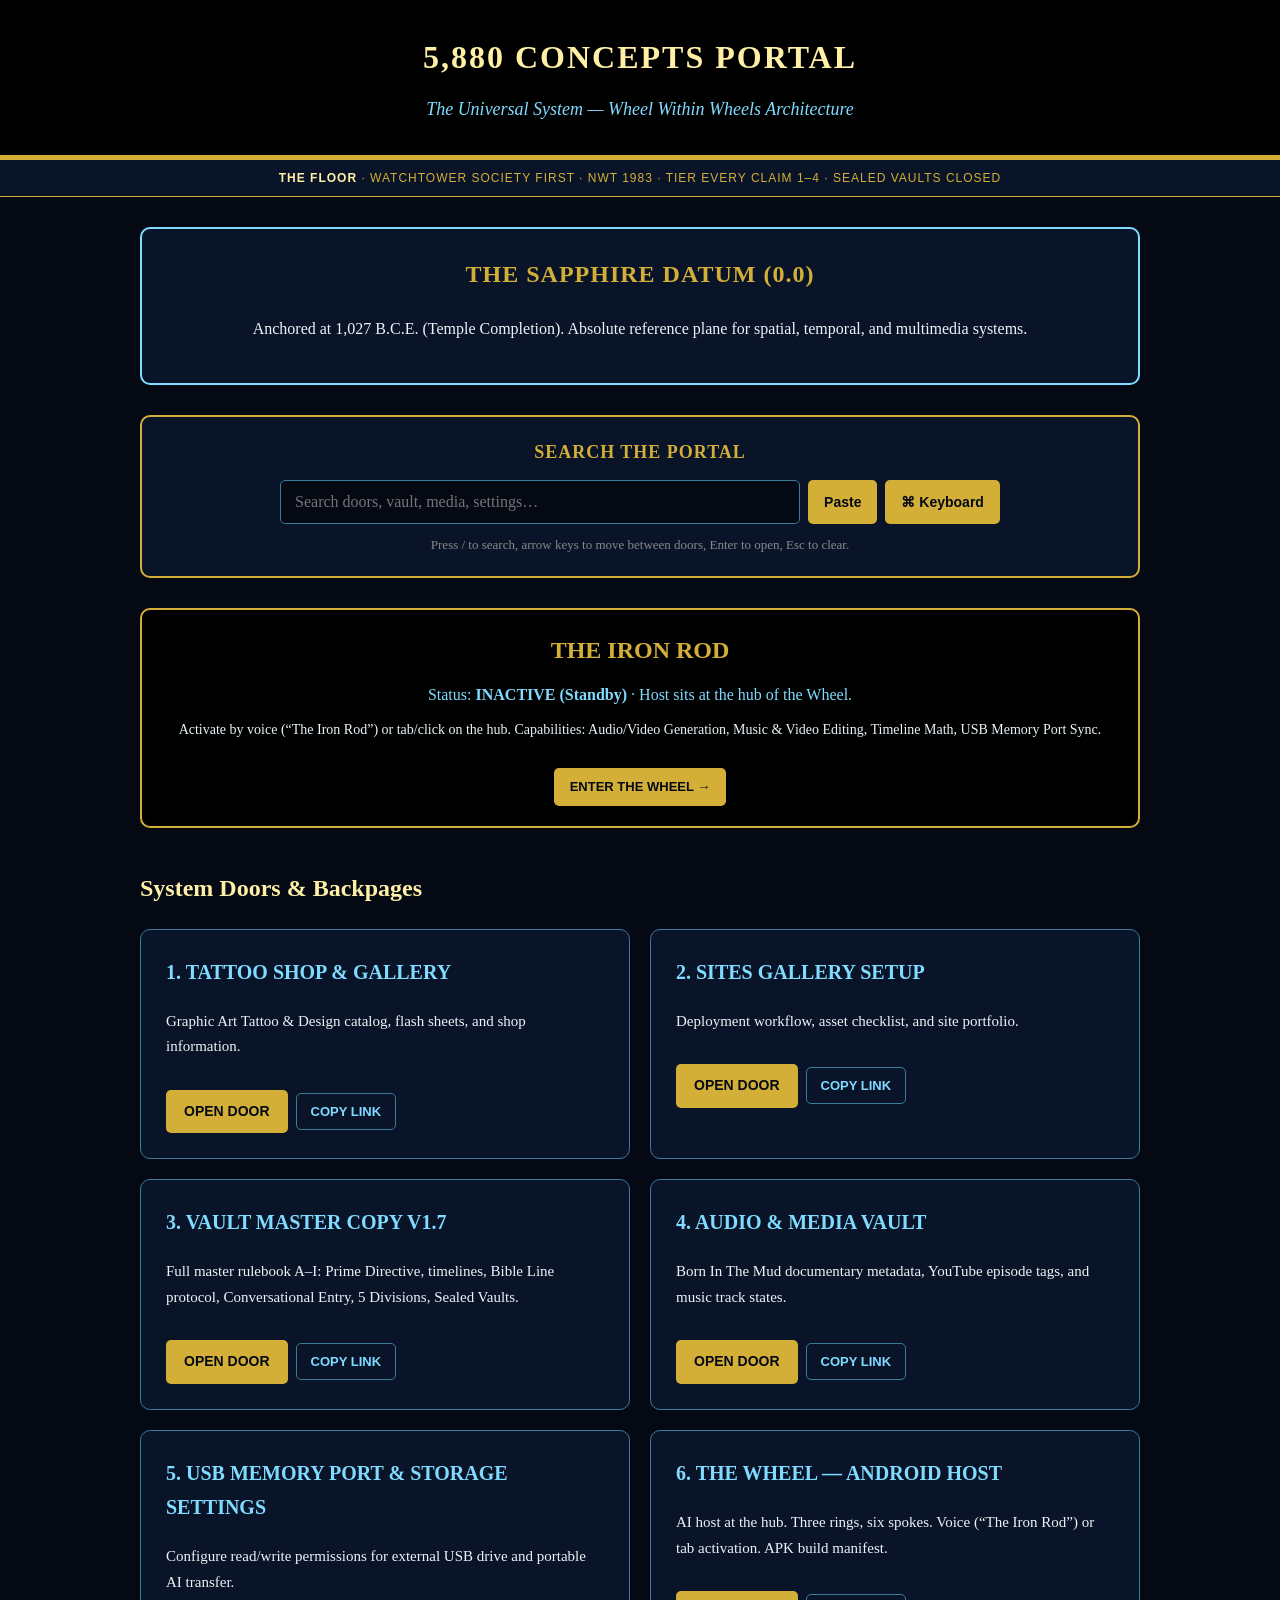
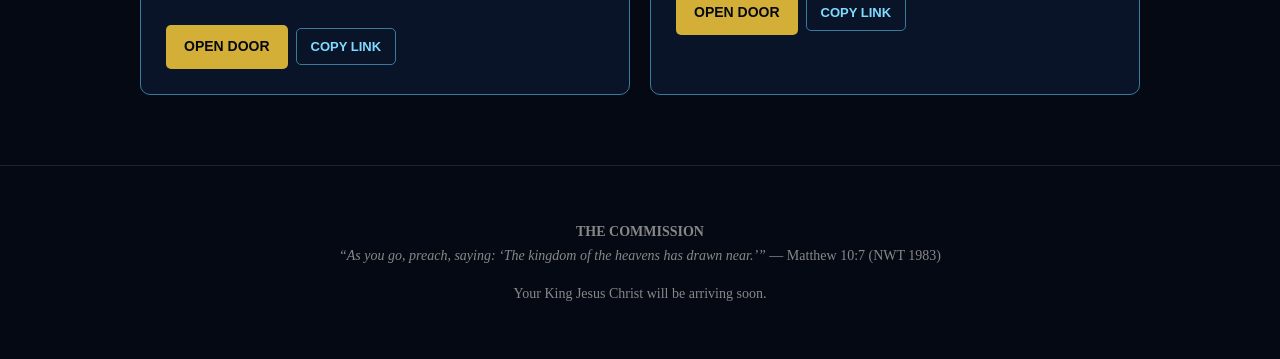
==== index.html @ 4faccd92 "Add files via upload" ====
<!DOCTYPE html>
<html lang="en">
<head>
<meta charset="utf-8">
<meta name="viewport" content="width=device-width, initial-scale=1">
<title>5880 Concepts — The Universal System Portal</title>
<style>
  body { margin: 0; font-family: Georgia, serif; background: #050914; color: #e8f4f8; line-height: 1.7; }
  header { background: #000; padding: 30px 20px; text-align: center; border-bottom: 5px solid #d4af37; }
  header h1 { margin: 0; font-size: 32px; letter-spacing: 2px; text-transform: uppercase; color: #fff0a6; }
  header p { margin: 10px 0 0; color: #7fdbff; font-size: 18px; font-style: italic; }
  .floor-strip { background: #0a1428; border-bottom: 1px solid #d4af37; text-align: center; font-family: sans-serif; font-size: 12px; letter-spacing: 1px; padding: 8px 15px; color: #d4af37; text-transform: uppercase; }
  .floor-strip strong { color: #fff0a6; }
  main { max-width: 1000px; margin: 0 auto; padding: 30px 20px; }
  .datum-banner { background: #0a1428; border: 2px solid #7fdbff; border-radius: 10px; padding: 25px; text-align: center; margin-bottom: 30px; }
  .datum-banner h2 { color: #d4af37; margin-top: 0; text-transform: uppercase; letter-spacing: 1px; }
  .grid { display: grid; grid-template-columns: 1fr; gap: 20px; }
  @media(min-width: 700px) { .grid { grid-template-columns: 1fr 1fr; } }
  .card { background: #0a1428; border-radius: 10px; padding: 25px; border: 1px solid #3a7a9c; }
  .card h3 { color: #7fdbff; margin-top: 0; font-size: 20px; text-transform: uppercase; }
  .card p { color: #e8f4f8; font-size: 15px; }
  .card a { display: inline-block; margin-top: 15px; background: #d4af37; color: #050914; text-decoration: none; padding: 10px 18px; border-radius: 5px; font-weight: bold; font-family: sans-serif; font-size: 14px; text-transform: uppercase; }
  .card a:hover { background: #fff0a6; }
  .iron-rod-status { background: #000; border: 2px solid #d4af37; padding: 20px; border-radius: 10px; margin-top: 30px; text-align: center; }
  .iron-rod-status a { display: inline-block; margin-top: 12px; background: #d4af37; color: #050914; text-decoration: none; padding: 8px 16px; border-radius: 5px; font-weight: bold; font-family: sans-serif; font-size: 13px; text-transform: uppercase; }
    .search-wrap { background:#0a1428; border:2px solid #d4af37; border-radius:10px; padding:20px; margin-bottom:30px; text-align:center; }
  .search-wrap h2 { color:#d4af37; margin:0 0 12px 0; text-transform:uppercase; letter-spacing:1px; font-size:18px; }
  .search-row { display:flex; gap:8px; justify-content:center; flex-wrap:wrap; }
  .search-row input { flex:1 1 260px; max-width:520px; padding:12px 14px; font-size:16px; border-radius:5px; border:1px solid #3a7a9c; background:#050914; color:#e8f4f8; font-family:Georgia, serif; }
  .search-row button { padding:12px 16px; border-radius:5px; border:none; background:#d4af37; color:#050914; font-weight:bold; cursor:pointer; font-family:sans-serif; font-size:14px; }
  .search-row button:hover { background:#fff0a6; }
  .search-hint { font-size:13px; color:#888; margin:10px 0 0; }
  .search-count { font-size:13px; color:#7fdbff; margin:8px 0 0; }
  .card.hidden-door { display:none; }
  .card.active-door { border-color:#d4af37; box-shadow:0 0 0 2px #d4af37; }
  .copy-btn { display:inline-block; margin-top:15px; margin-left:8px; background:transparent; color:#7fdbff; border:1px solid #3a7a9c; padding:10px 14px; border-radius:5px; font-weight:bold; font-family:sans-serif; font-size:13px; text-transform:uppercase; cursor:pointer; }
  .copy-btn:hover { border-color:#d4af37; color:#fff0a6; }
  .kbd-panel { margin-top:14px; border:1px solid #3a7a9c; border-radius:8px; padding:12px; background:#050914; }
  .kbd-row { display:flex; gap:5px; justify-content:center; margin:5px 0; flex-wrap:wrap; }
  .kbd-key { min-width:34px; padding:10px 6px; border-radius:5px; border:1px solid #3a7a9c; background:#0a1428; color:#e8f4f8; font-family:sans-serif; font-size:15px; cursor:pointer; }
  .kbd-key:hover { border-color:#d4af37; }
  .kbd-key.wide { min-width:64px; }
  .kbd-key.space { flex:1 1 200px; max-width:320px; }
footer { text-align: center; color: #888; font-size: 14px; padding: 40px 20px; border-top: 1px solid #222; margin-top: 40px; }
</style>
</head>
<body>

<header>
  <h1>5,880 Concepts Portal</h1>
  <p>The Universal System — Wheel Within Wheels Architecture</p>
</header>

<div class="floor-strip">
  <strong>The Floor</strong> &middot; Watchtower Society First &middot; NWT 1983 &middot; Tier Every Claim 1&ndash;4 &middot; Sealed Vaults Closed
</div>

<main>
  <div class="datum-banner">
    <h2>The Sapphire Datum (0.0)</h2>
    <p>Anchored at 1,027 B.C.E. (Temple Completion). Absolute reference plane for spatial, temporal, and multimedia systems.</p>
  </div>

  <div class="search-wrap">
    <h2>Search the Portal</h2>
    <div class="search-row">
      <input id="portalSearch" type="search" placeholder="Search doors, vault, media, settings&hellip;" autocomplete="off" aria-label="Search the portal">
      <button id="pasteBtn" type="button">Paste</button>
      <button id="kbdToggle" type="button">&#8984; Keyboard</button>
    </div>
    <p class="search-count" id="searchCount"></p>
    <div class="kbd-panel" id="kbdPanel" hidden></div>
    <p class="search-hint">Press / to search, arrow keys to move between doors, Enter to open, Esc to clear.</p>
  </div>

  <div class="iron-rod-status">
    <h2 style="color: #d4af37; margin: 0 0 10px 0;">THE IRON ROD</h2>
    <p style="margin: 0; color: #7fdbff;">Status: <strong>INACTIVE (Standby)</strong> &middot; Host sits at the hub of the Wheel.</p>
    <p style="font-size: 14px; color: #e8f4f8; margin-top: 10px;">Activate by voice (&ldquo;The Iron Rod&rdquo;) or tab/click on the hub. Capabilities: Audio/Video Generation, Music &amp; Video Editing, Timeline Math, USB Memory Port Sync.</p>
    <a href="backpages/apk_manifest.html">Enter the Wheel &rarr;</a>
  </div>

  <h2 style="color: #fff0a6; margin-top: 40px;">System Doors &amp; Backpages</h2>

  <div class="grid">
    <div class="card">
      <h3>1. Tattoo Shop &amp; Gallery</h3>
      <p>Graphic Art Tattoo &amp; Design catalog, flash sheets, and shop information.</p>
      <a href="backpages/tattoo_gallery.html">Open Door</a>
    </div>

    <div class="card">
      <h3>2. Sites Gallery Setup</h3>
      <p>Deployment workflow, asset checklist, and site portfolio.</p>
      <a href="backpages/sites_gallery.html">Open Door</a>
    </div>

    <div class="card">
      <h3>3. Vault Master Copy V1.7</h3>
      <p>Full master rulebook A&ndash;I: Prime Directive, timelines, Bible Line protocol, Conversational Entry, 5 Divisions, Sealed Vaults.</p>
      <a href="backpages/vault_master_v1_7.html">Open Door</a>
    </div>

    <div class="card">
      <h3>4. Audio &amp; Media Vault</h3>
      <p>Born In The Mud documentary metadata, YouTube episode tags, and music track states.</p>
      <a href="backpages/media_vault.html">Open Door</a>
    </div>

    <div class="card">
      <h3>5. USB Memory Port &amp; Storage Settings</h3>
      <p>Configure read/write permissions for external USB drive and portable AI transfer.</p>
      <a href="backpages/usb_settings.html">Open Door</a>
    </div>

    <div class="card">
      <h3>6. The Wheel — Android Host</h3>
      <p>AI host at the hub. Three rings, six spokes. Voice (&ldquo;The Iron Rod&rdquo;) or tab activation. APK build manifest.</p>
      <a href="backpages/apk_manifest.html">Open Door</a>
    </div>
  </div>
</main>

<footer>
  <p><strong>THE COMMISSION</strong><br>
  <em>“As you go, preach, saying: ‘The kingdom of the heavens has drawn near.’”</em> — Matthew 10:7 (NWT 1983)</p>
  <p>Your King Jesus Christ will be arriving soon.</p>
</footer>

<script>
(function () {
  var DOORS = [
    { title: "Tattoo Shop & Gallery", text: "Graphic Art Tattoo & Design catalog, flash sheets, and shop information.", href: "backpages/tattoo_gallery.html" },
    { title: "Sites Gallery Setup", text: "Deployment workflow, asset checklist, and site portfolio.", href: "backpages/sites_gallery.html" },
    { title: "Vault Master Copy V1.7", text: "Full master rulebook A-I: Prime Directive, timelines, Bible Line protocol, Conversational Entry, 5 Divisions, Sealed Vaults.", href: "backpages/vault_master_v1_7.html" },
    { title: "Audio & Media Vault", text: "Born In The Mud documentary metadata, YouTube episode tags, and music track states.", href: "backpages/media_vault.html" },
    { title: "USB Memory Port & Storage Settings", text: "Configure read/write permissions for external USB drive and portable AI transfer. Storage: local, external, cloud, USB.", href: "backpages/usb_settings.html" },
    { title: "The Wheel - Android Host", text: "AI host at the hub. Three rings, six spokes. Voice or tab activation. APK build manifest.", href: "backpages/apk_manifest.html" }
  ];
  var input = document.getElementById("portalSearch");
  var count = document.getElementById("searchCount");
  var cards = Array.prototype.slice.call(document.querySelectorAll(".grid .card"));
  var active = -1;

  function norm(s) { return (s || "").toLowerCase(); }
  function filter() {
    var q = norm(input.value).trim();
    var shown = 0;
    cards.forEach(function (card, i) {
      var hay = norm(DOORS[i].title + " " + DOORS[i].text + " " + DOORS[i].href);
      var hit = !q || hay.indexOf(q) !== -1;
      card.classList.toggle("hidden-door", !hit);
      if (hit) shown++;
    });
    count.textContent = q ? shown + (shown === 1 ? " door matches." : " doors match.") : "";
    active = -1;
    paintActive();
  }
  function visibleCards() { return cards.filter(function (c) { return !c.classList.contains("hidden-door"); }); }
  function paintActive() {
    cards.forEach(function (c) { c.classList.remove("active-door"); });
    var vis = visibleCards();
    if (active >= 0 && vis[active]) vis[active].classList.add("active-door");
  }
  input.addEventListener("input", filter);

  // Keyboard shortcuts: / focuses search, Esc clears, arrows move, Enter opens.
  document.addEventListener("keydown", function (e) {
    var typing = document.activeElement === input;
    if (e.key === "/" && !typing) { e.preventDefault(); input.focus(); return; }
    if (e.key === "Escape") {
      if (typing) { input.value = ""; filter(); input.blur(); }
      hideKbd();
      return;
    }
    if (!typing) return;
    var vis = visibleCards();
    if (e.key === "ArrowDown") { e.preventDefault(); active = Math.min(active + 1, vis.length - 1); paintActive(); }
    if (e.key === "ArrowUp") { e.preventDefault(); active = Math.max(active - 1, 0); paintActive(); }
    if (e.key === "Enter" && active >= 0 && vis[active]) {
      var link = vis[active].querySelector("a");
      if (link) window.location.href = link.getAttribute("href");
    }
  });

  // Copy link buttons on every door card (clipboard).
  cards.forEach(function (card) {
    var link = card.querySelector("a");
    if (!link) return;
    var btn = document.createElement("button");
    btn.type = "button";
    btn.className = "copy-btn";
    btn.textContent = "Copy link";
    btn.addEventListener("click", function () { copyText(new URL(link.getAttribute("href"), window.location.href).href, btn, "Copy link"); });
    link.insertAdjacentElement("afterend", btn);
  });

  function copyText(text, btn, label) {
    function done(ok) {
      if (!btn) return;
      btn.textContent = ok ? "Copied" : "Copy failed";
      setTimeout(function () { btn.textContent = label; }, 2000);
    }
    if (navigator.clipboard && navigator.clipboard.writeText) {
      navigator.clipboard.writeText(text).then(function () { done(true); }, function () { fallbackCopy(text, done); });
    } else { fallbackCopy(text, done); }
  }
  function fallbackCopy(text, done) {
    var ta = document.createElement("textarea");
    ta.value = text;
    ta.style.position = "fixed"; ta.style.opacity = "0";
    document.body.appendChild(ta);
    ta.select();
    var ok = false;
    try { ok = document.execCommand("copy"); } catch (err) { ok = false; }
    document.body.removeChild(ta);
    done(ok);
  }

  // Paste clipboard text into the search box.
  document.getElementById("pasteBtn").addEventListener("click", function () {
    if (navigator.clipboard && navigator.clipboard.readText) {
      navigator.clipboard.readText().then(function (t) {
        input.value = t || "";
        filter();
        input.focus();
      }, function () { input.focus(); });
    } else { input.focus(); }
  });

  // On-screen keyboard.
  var panel = document.getElementById("kbdPanel");
  var toggle = document.getElementById("kbdToggle");
  var rows = ["1234567890", "QWERTYUIOP", "ASDFGHJKL", "ZXCVBNM"];
  rows.forEach(function (row) {
    var div = document.createElement("div");
    div.className = "kbd-row";
    row.split("").forEach(function (ch) {
      var key = document.createElement("button");
      key.type = "button";
      key.className = "kbd-key";
      key.textContent = ch;
      key.addEventListener("click", function () { typeChar(ch.toLowerCase()); });
      div.appendChild(key);
    });
    panel.appendChild(div);
  });
  var bottom = document.createElement("div");
  bottom.className = "kbd-row";
  var space = document.createElement("button");
  space.type = "button"; space.className = "kbd-key space"; space.textContent = "Space";
  space.addEventListener("click", function () { typeChar(" "); });
  var back = document.createElement("button");
  back.type = "button"; back.className = "kbd-key wide"; back.textContent = "Back";
  back.addEventListener("click", function () {
    input.value = input.value.slice(0, -1);
    filter(); input.focus();
  });
  var hide = document.createElement("button");
  hide.type = "button"; hide.className = "kbd-key wide"; hide.textContent = "Hide";
  hide.addEventListener("click", hideKbd);
  bottom.appendChild(space); bottom.appendChild(back); bottom.appendChild(hide);
  panel.appendChild(bottom);
  function typeChar(ch) {
    input.value += ch;
    filter();
    input.focus();
  }
  function hideKbd() { panel.hidden = true; toggle.textContent = "Keyboard"; }
  toggle.addEventListener("click", function () {
    panel.hidden = !panel.hidden;
    toggle.textContent = panel.hidden ? "Keyboard" : "Hide keyboard";
    if (!panel.hidden) input.focus();
  });
})();
</script>

</body>
</html>
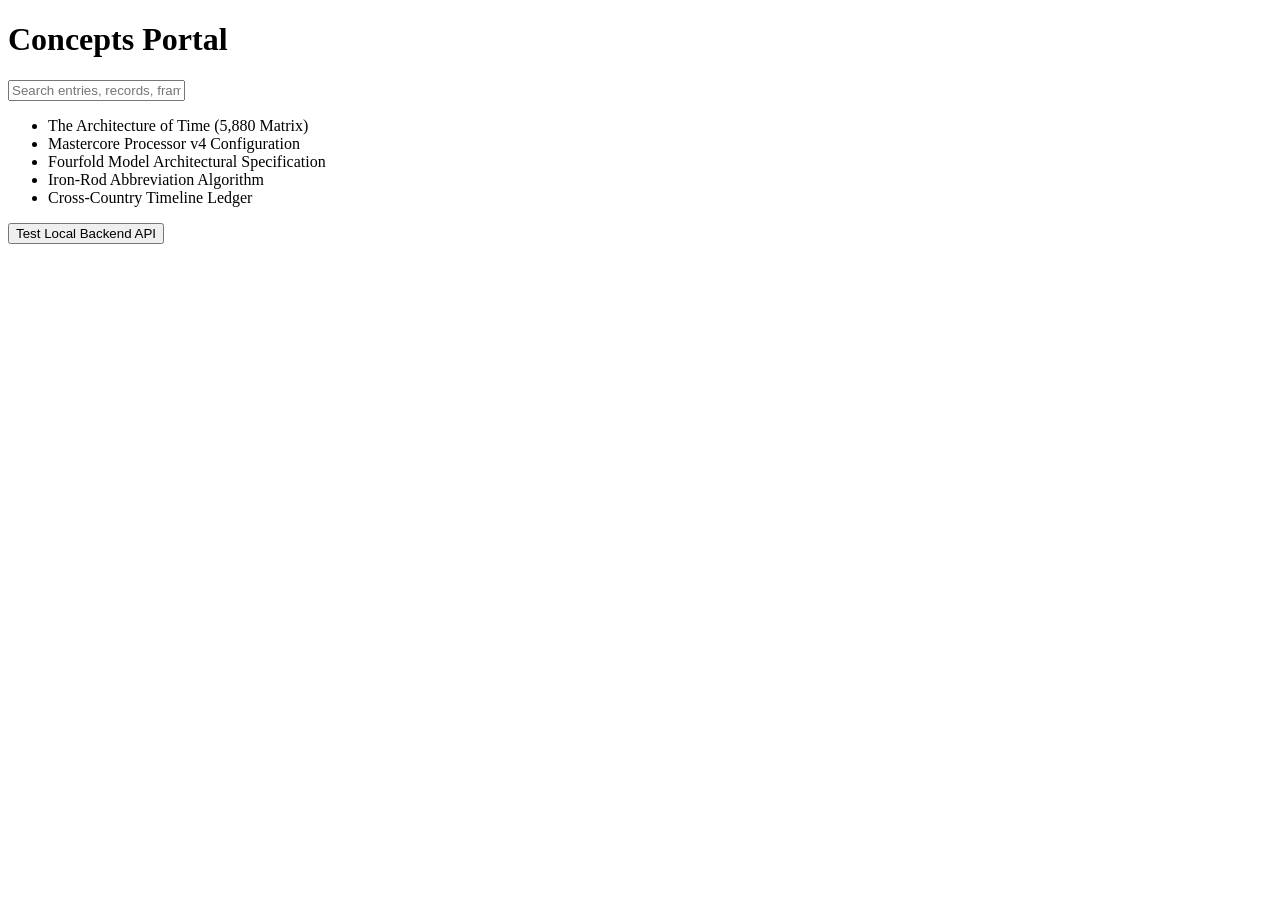
==== commit e7df65b9: "Revise index.html for Concepts Portal layout Updated HTML structure and styling for the Concepts Por" ====
--- a/index.html
+++ b/index.html
@@ -1,279 +1,34 @@
 <!DOCTYPE html>
 <html lang="en">
 <head>
-<meta charset="utf-8">
-<meta name="viewport" content="width=device-width, initial-scale=1">
-<title>5880 Concepts — The Universal System Portal</title>
-<style>
-  body { margin: 0; font-family: Georgia, serif; background: #050914; color: #e8f4f8; line-height: 1.7; }
-  header { background: #000; padding: 30px 20px; text-align: center; border-bottom: 5px solid #d4af37; }
-  header h1 { margin: 0; font-size: 32px; letter-spacing: 2px; text-transform: uppercase; color: #fff0a6; }
-  header p { margin: 10px 0 0; color: #7fdbff; font-size: 18px; font-style: italic; }
-  .floor-strip { background: #0a1428; border-bottom: 1px solid #d4af37; text-align: center; font-family: sans-serif; font-size: 12px; letter-spacing: 1px; padding: 8px 15px; color: #d4af37; text-transform: uppercase; }
-  .floor-strip strong { color: #fff0a6; }
-  main { max-width: 1000px; margin: 0 auto; padding: 30px 20px; }
-  .datum-banner { background: #0a1428; border: 2px solid #7fdbff; border-radius: 10px; padding: 25px; text-align: center; margin-bottom: 30px; }
-  .datum-banner h2 { color: #d4af37; margin-top: 0; text-transform: uppercase; letter-spacing: 1px; }
-  .grid { display: grid; grid-template-columns: 1fr; gap: 20px; }
-  @media(min-width: 700px) { .grid { grid-template-columns: 1fr 1fr; } }
-  .card { background: #0a1428; border-radius: 10px; padding: 25px; border: 1px solid #3a7a9c; }
-  .card h3 { color: #7fdbff; margin-top: 0; font-size: 20px; text-transform: uppercase; }
-  .card p { color: #e8f4f8; font-size: 15px; }
-  .card a { display: inline-block; margin-top: 15px; background: #d4af37; color: #050914; text-decoration: none; padding: 10px 18px; border-radius: 5px; font-weight: bold; font-family: sans-serif; font-size: 14px; text-transform: uppercase; }
-  .card a:hover { background: #fff0a6; }
-  .iron-rod-status { background: #000; border: 2px solid #d4af37; padding: 20px; border-radius: 10px; margin-top: 30px; text-align: center; }
-  .iron-rod-status a { display: inline-block; margin-top: 12px; background: #d4af37; color: #050914; text-decoration: none; padding: 8px 16px; border-radius: 5px; font-weight: bold; font-family: sans-serif; font-size: 13px; text-transform: uppercase; }
-    .search-wrap { background:#0a1428; border:2px solid #d4af37; border-radius:10px; padding:20px; margin-bottom:30px; text-align:center; }
-  .search-wrap h2 { color:#d4af37; margin:0 0 12px 0; text-transform:uppercase; letter-spacing:1px; font-size:18px; }
-  .search-row { display:flex; gap:8px; justify-content:center; flex-wrap:wrap; }
-  .search-row input { flex:1 1 260px; max-width:520px; padding:12px 14px; font-size:16px; border-radius:5px; border:1px solid #3a7a9c; background:#050914; color:#e8f4f8; font-family:Georgia, serif; }
-  .search-row button { padding:12px 16px; border-radius:5px; border:none; background:#d4af37; color:#050914; font-weight:bold; cursor:pointer; font-family:sans-serif; font-size:14px; }
-  .search-row button:hover { background:#fff0a6; }
-  .search-hint { font-size:13px; color:#888; margin:10px 0 0; }
-  .search-count { font-size:13px; color:#7fdbff; margin:8px 0 0; }
-  .card.hidden-door { display:none; }
-  .card.active-door { border-color:#d4af37; box-shadow:0 0 0 2px #d4af37; }
-  .copy-btn { display:inline-block; margin-top:15px; margin-left:8px; background:transparent; color:#7fdbff; border:1px solid #3a7a9c; padding:10px 14px; border-radius:5px; font-weight:bold; font-family:sans-serif; font-size:13px; text-transform:uppercase; cursor:pointer; }
-  .copy-btn:hover { border-color:#d4af37; color:#fff0a6; }
-  .kbd-panel { margin-top:14px; border:1px solid #3a7a9c; border-radius:8px; padding:12px; background:#050914; }
-  .kbd-row { display:flex; gap:5px; justify-content:center; margin:5px 0; flex-wrap:wrap; }
-  .kbd-key { min-width:34px; padding:10px 6px; border-radius:5px; border:1px solid #3a7a9c; background:#0a1428; color:#e8f4f8; font-family:sans-serif; font-size:15px; cursor:pointer; }
-  .kbd-key:hover { border-color:#d4af37; }
-  .kbd-key.wide { min-width:64px; }
-  .kbd-key.space { flex:1 1 200px; max-width:320px; }
-footer { text-align: center; color: #888; font-size: 14px; padding: 40px 20px; border-top: 1px solid #222; margin-top: 40px; }
-</style>
+    <meta charset="UTF-8">
+    <meta name="viewport" content="width=device-width, initial-scale=1.0">
+    <title>5880 Concepts Portal</title>
+    <link rel="stylesheet" href="style.css">
 </head>
 <body>
+    <div class="container">
+        <h1>Concepts Portal</h1>
+        
+        <!-- Search Bar -->
+        <div class="search-box">
+            <input type="text" id="searchInput" placeholder="Search entries, records, frameworks..." onkeyup="filterItems()">
+        </div>
 
-<header>
-  <h1>5,880 Concepts Portal</h1>
-  <p>The Universal System — Wheel Within Wheels Architecture</p>
-</header>
+        <!-- Dynamic Content List -->
+        <ul id="itemList">
+            <li>The Architecture of Time (5,880 Matrix)</li>
+            <li>Mastercore Processor v4 Configuration</li>
+            <li>Fourfold Model Architectural Specification</li>
+            <li>Iron-Rod Abbreviation Algorithm</li>
+            <li>Cross-Country Timeline Ledger</li>
+        </ul>
 
-<div class="floor-strip">
-  <strong>The Floor</strong> &middot; Watchtower Society First &middot; NWT 1983 &middot; Tier Every Claim 1&ndash;4 &middot; Sealed Vaults Closed
-</div>
-
-<main>
-  <div class="datum-banner">
-    <h2>The Sapphire Datum (0.0)</h2>
-    <p>Anchored at 1,027 B.C.E. (Temple Completion). Absolute reference plane for spatial, temporal, and multimedia systems.</p>
-  </div>
-
-  <div class="search-wrap">
-    <h2>Search the Portal</h2>
-    <div class="search-row">
-      <input id="portalSearch" type="search" placeholder="Search doors, vault, media, settings&hellip;" autocomplete="off" aria-label="Search the portal">
-      <button id="pasteBtn" type="button">Paste</button>
-      <button id="kbdToggle" type="button">&#8984; Keyboard</button>
-    </div>
-    <p class="search-count" id="searchCount"></p>
-    <div class="kbd-panel" id="kbdPanel" hidden></div>
-    <p class="search-hint">Press / to search, arrow keys to move between doors, Enter to open, Esc to clear.</p>
-  </div>
-
-  <div class="iron-rod-status">
-    <h2 style="color: #d4af37; margin: 0 0 10px 0;">THE IRON ROD</h2>
-    <p style="margin: 0; color: #7fdbff;">Status: <strong>INACTIVE (Standby)</strong> &middot; Host sits at the hub of the Wheel.</p>
-    <p style="font-size: 14px; color: #e8f4f8; margin-top: 10px;">Activate by voice (&ldquo;The Iron Rod&rdquo;) or tab/click on the hub. Capabilities: Audio/Video Generation, Music &amp; Video Editing, Timeline Math, USB Memory Port Sync.</p>
-    <a href="backpages/apk_manifest.html">Enter the Wheel &rarr;</a>
-  </div>
-
-  <h2 style="color: #fff0a6; margin-top: 40px;">System Doors &amp; Backpages</h2>
-
-  <div class="grid">
-    <div class="card">
-      <h3>1. Tattoo Shop &amp; Gallery</h3>
-      <p>Graphic Art Tattoo &amp; Design catalog, flash sheets, and shop information.</p>
-      <a href="backpages/tattoo_gallery.html">Open Door</a>
+        <!-- Backend Interaction -->
+        <button onclick="fetchBackendData()">Test Local Backend API</button>
+        <div id="response"></div>
     </div>
 
-    <div class="card">
-      <h3>2. Sites Gallery Setup</h3>
-      <p>Deployment workflow, asset checklist, and site portfolio.</p>
-      <a href="backpages/sites_gallery.html">Open Door</a>
-    </div>
-
-    <div class="card">
-      <h3>3. Vault Master Copy V1.7</h3>
-      <p>Full master rulebook A&ndash;I: Prime Directive, timelines, Bible Line protocol, Conversational Entry, 5 Divisions, Sealed Vaults.</p>
-      <a href="backpages/vault_master_v1_7.html">Open Door</a>
-    </div>
-
-    <div class="card">
-      <h3>4. Audio &amp; Media Vault</h3>
-      <p>Born In The Mud documentary metadata, YouTube episode tags, and music track states.</p>
-      <a href="backpages/media_vault.html">Open Door</a>
-    </div>
-
-    <div class="card">
-      <h3>5. USB Memory Port &amp; Storage Settings</h3>
-      <p>Configure read/write permissions for external USB drive and portable AI transfer.</p>
-      <a href="backpages/usb_settings.html">Open Door</a>
-    </div>
-
-    <div class="card">
-      <h3>6. The Wheel — Android Host</h3>
-      <p>AI host at the hub. Three rings, six spokes. Voice (&ldquo;The Iron Rod&rdquo;) or tab activation. APK build manifest.</p>
-      <a href="backpages/apk_manifest.html">Open Door</a>
-    </div>
-  </div>
-</main>
-
-<footer>
-  <p><strong>THE COMMISSION</strong><br>
-  <em>“As you go, preach, saying: ‘The kingdom of the heavens has drawn near.’”</em> — Matthew 10:7 (NWT 1983)</p>
-  <p>Your King Jesus Christ will be arriving soon.</p>
-</footer>
-
-<script>
-(function () {
-  var DOORS = [
-    { title: "Tattoo Shop & Gallery", text: "Graphic Art Tattoo & Design catalog, flash sheets, and shop information.", href: "backpages/tattoo_gallery.html" },
-    { title: "Sites Gallery Setup", text: "Deployment workflow, asset checklist, and site portfolio.", href: "backpages/sites_gallery.html" },
-    { title: "Vault Master Copy V1.7", text: "Full master rulebook A-I: Prime Directive, timelines, Bible Line protocol, Conversational Entry, 5 Divisions, Sealed Vaults.", href: "backpages/vault_master_v1_7.html" },
-    { title: "Audio & Media Vault", text: "Born In The Mud documentary metadata, YouTube episode tags, and music track states.", href: "backpages/media_vault.html" },
-    { title: "USB Memory Port & Storage Settings", text: "Configure read/write permissions for external USB drive and portable AI transfer. Storage: local, external, cloud, USB.", href: "backpages/usb_settings.html" },
-    { title: "The Wheel - Android Host", text: "AI host at the hub. Three rings, six spokes. Voice or tab activation. APK build manifest.", href: "backpages/apk_manifest.html" }
-  ];
-  var input = document.getElementById("portalSearch");
-  var count = document.getElementById("searchCount");
-  var cards = Array.prototype.slice.call(document.querySelectorAll(".grid .card"));
-  var active = -1;
-
-  function norm(s) { return (s || "").toLowerCase(); }
-  function filter() {
-    var q = norm(input.value).trim();
-    var shown = 0;
-    cards.forEach(function (card, i) {
-      var hay = norm(DOORS[i].title + " " + DOORS[i].text + " " + DOORS[i].href);
-      var hit = !q || hay.indexOf(q) !== -1;
-      card.classList.toggle("hidden-door", !hit);
-      if (hit) shown++;
-    });
-    count.textContent = q ? shown + (shown === 1 ? " door matches." : " doors match.") : "";
-    active = -1;
-    paintActive();
-  }
-  function visibleCards() { return cards.filter(function (c) { return !c.classList.contains("hidden-door"); }); }
-  function paintActive() {
-    cards.forEach(function (c) { c.classList.remove("active-door"); });
-    var vis = visibleCards();
-    if (active >= 0 && vis[active]) vis[active].classList.add("active-door");
-  }
-  input.addEventListener("input", filter);
-
-  // Keyboard shortcuts: / focuses search, Esc clears, arrows move, Enter opens.
-  document.addEventListener("keydown", function (e) {
-    var typing = document.activeElement === input;
-    if (e.key === "/" && !typing) { e.preventDefault(); input.focus(); return; }
-    if (e.key === "Escape") {
-      if (typing) { input.value = ""; filter(); input.blur(); }
-      hideKbd();
-      return;
-    }
-    if (!typing) return;
-    var vis = visibleCards();
-    if (e.key === "ArrowDown") { e.preventDefault(); active = Math.min(active + 1, vis.length - 1); paintActive(); }
-    if (e.key === "ArrowUp") { e.preventDefault(); active = Math.max(active - 1, 0); paintActive(); }
-    if (e.key === "Enter" && active >= 0 && vis[active]) {
-      var link = vis[active].querySelector("a");
-      if (link) window.location.href = link.getAttribute("href");
-    }
-  });
-
-  // Copy link buttons on every door card (clipboard).
-  cards.forEach(function (card) {
-    var link = card.querySelector("a");
-    if (!link) return;
-    var btn = document.createElement("button");
-    btn.type = "button";
-    btn.className = "copy-btn";
-    btn.textContent = "Copy link";
-    btn.addEventListener("click", function () { copyText(new URL(link.getAttribute("href"), window.location.href).href, btn, "Copy link"); });
-    link.insertAdjacentElement("afterend", btn);
-  });
-
-  function copyText(text, btn, label) {
-    function done(ok) {
-      if (!btn) return;
-      btn.textContent = ok ? "Copied" : "Copy failed";
-      setTimeout(function () { btn.textContent = label; }, 2000);
-    }
-    if (navigator.clipboard && navigator.clipboard.writeText) {
-      navigator.clipboard.writeText(text).then(function () { done(true); }, function () { fallbackCopy(text, done); });
-    } else { fallbackCopy(text, done); }
-  }
-  function fallbackCopy(text, done) {
-    var ta = document.createElement("textarea");
-    ta.value = text;
-    ta.style.position = "fixed"; ta.style.opacity = "0";
-    document.body.appendChild(ta);
-    ta.select();
-    var ok = false;
-    try { ok = document.execCommand("copy"); } catch (err) { ok = false; }
-    document.body.removeChild(ta);
-    done(ok);
-  }
-
-  // Paste clipboard text into the search box.
-  document.getElementById("pasteBtn").addEventListener("click", function () {
-    if (navigator.clipboard && navigator.clipboard.readText) {
-      navigator.clipboard.readText().then(function (t) {
-        input.value = t || "";
-        filter();
-        input.focus();
-      }, function () { input.focus(); });
-    } else { input.focus(); }
-  });
-
-  // On-screen keyboard.
-  var panel = document.getElementById("kbdPanel");
-  var toggle = document.getElementById("kbdToggle");
-  var rows = ["1234567890", "QWERTYUIOP", "ASDFGHJKL", "ZXCVBNM"];
-  rows.forEach(function (row) {
-    var div = document.createElement("div");
-    div.className = "kbd-row";
-    row.split("").forEach(function (ch) {
-      var key = document.createElement("button");
-      key.type = "button";
-      key.className = "kbd-key";
-      key.textContent = ch;
-      key.addEventListener("click", function () { typeChar(ch.toLowerCase()); });
-      div.appendChild(key);
-    });
-    panel.appendChild(div);
-  });
-  var bottom = document.createElement("div");
-  bottom.className = "kbd-row";
-  var space = document.createElement("button");
-  space.type = "button"; space.className = "kbd-key space"; space.textContent = "Space";
-  space.addEventListener("click", function () { typeChar(" "); });
-  var back = document.createElement("button");
-  back.type = "button"; back.className = "kbd-key wide"; back.textContent = "Back";
-  back.addEventListener("click", function () {
-    input.value = input.value.slice(0, -1);
-    filter(); input.focus();
-  });
-  var hide = document.createElement("button");
-  hide.type = "button"; hide.className = "kbd-key wide"; hide.textContent = "Hide";
-  hide.addEventListener("click", hideKbd);
-  bottom.appendChild(space); bottom.appendChild(back); bottom.appendChild(hide);
-  panel.appendChild(bottom);
-  function typeChar(ch) {
-    input.value += ch;
-    filter();
-    input.focus();
-  }
-  function hideKbd() { panel.hidden = true; toggle.textContent = "Keyboard"; }
-  toggle.addEventListener("click", function () {
-    panel.hidden = !panel.hidden;
-    toggle.textContent = panel.hidden ? "Keyboard" : "Hide keyboard";
-    if (!panel.hidden) input.focus();
-  });
-})();
-</script>
-
+    <script src="script.js"></script>
 </body>
 </html>
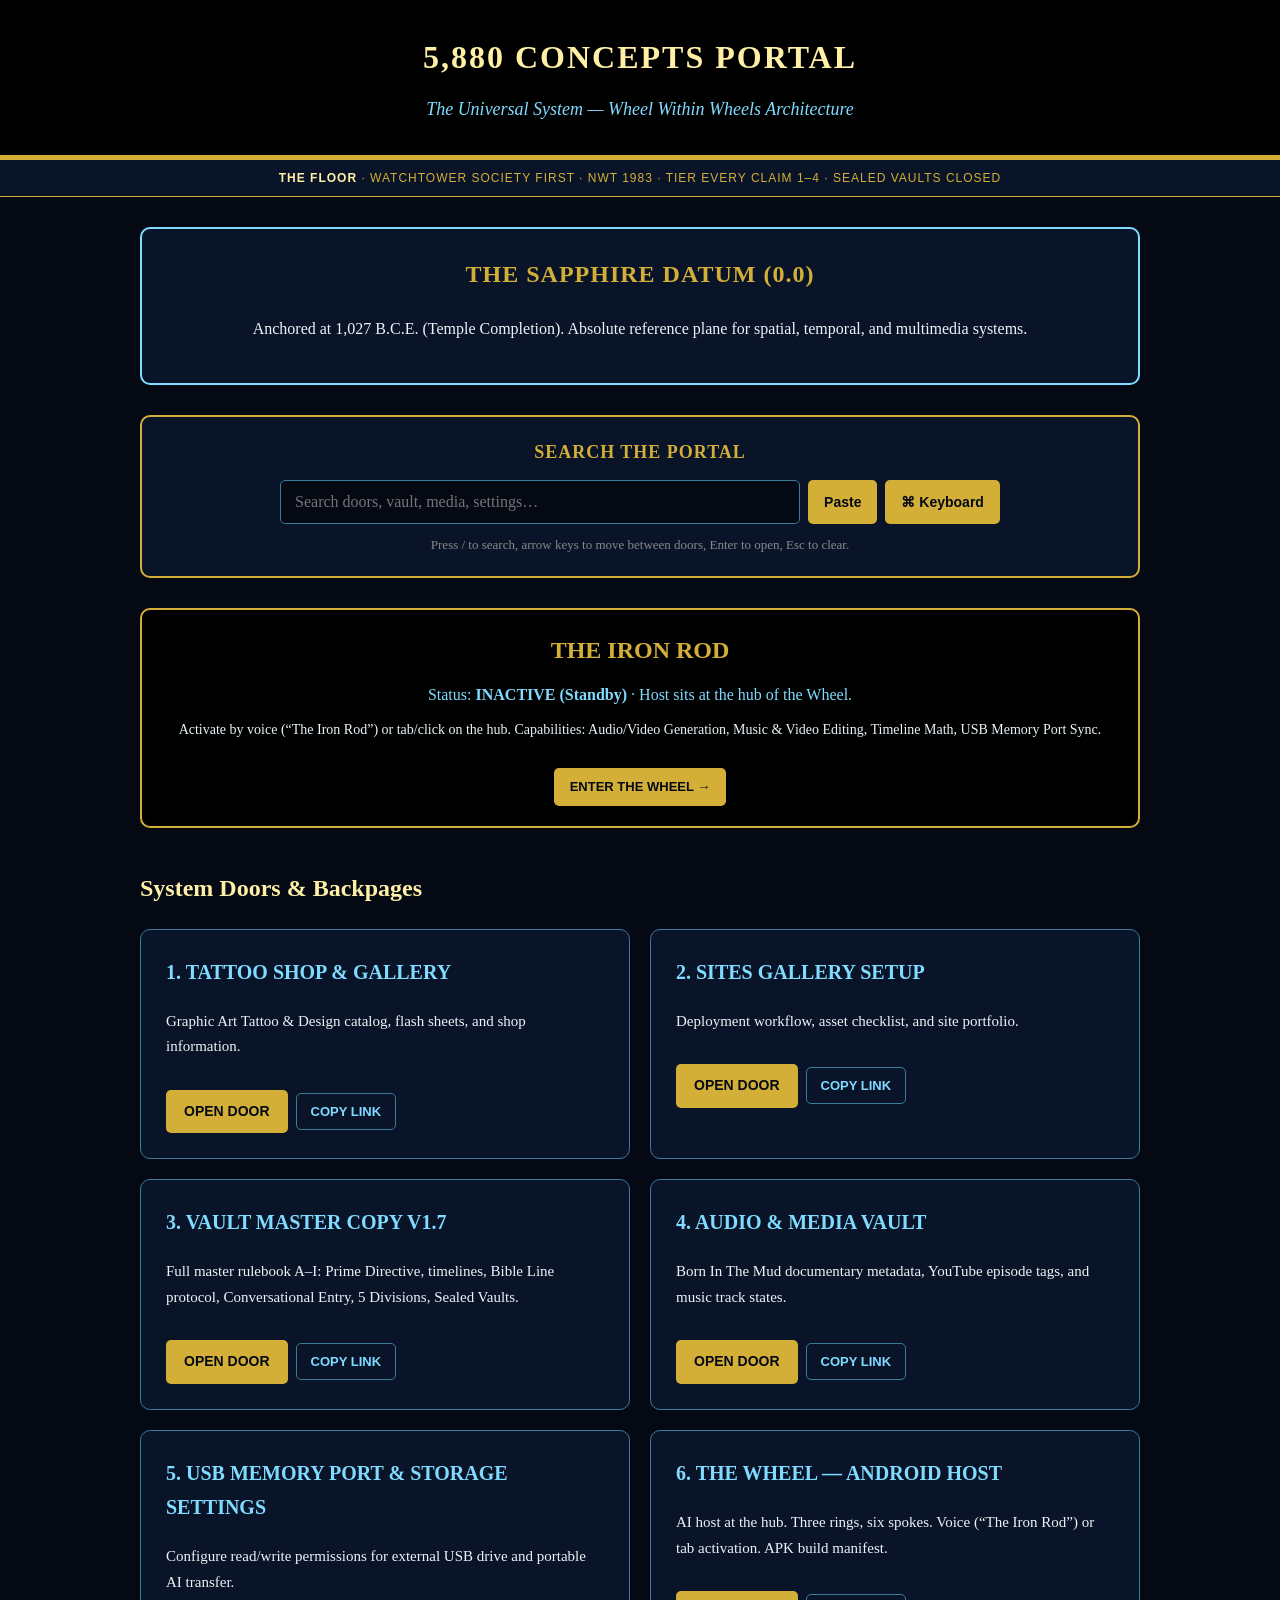
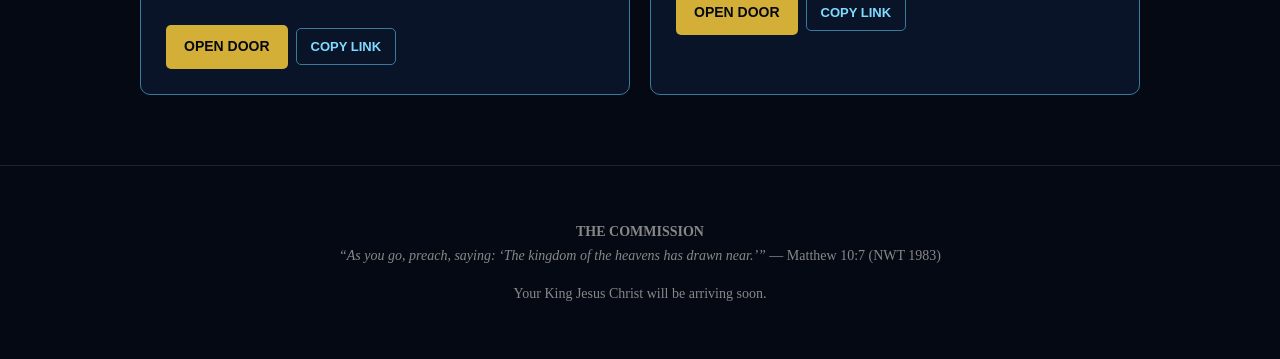
==== commit fae2dc14: "Add files via upload" ====
--- a/index.html
+++ b/index.html
@@ -1,34 +1,279 @@
 <!DOCTYPE html>
 <html lang="en">
 <head>
-    <meta charset="UTF-8">
-    <meta name="viewport" content="width=device-width, initial-scale=1.0">
-    <title>5880 Concepts Portal</title>
-    <link rel="stylesheet" href="style.css">
+<meta charset="utf-8">
+<meta name="viewport" content="width=device-width, initial-scale=1">
+<title>5880 Concepts — The Universal System Portal</title>
+<style>
+  body { margin: 0; font-family: Georgia, serif; background: #050914; color: #e8f4f8; line-height: 1.7; }
+  header { background: #000; padding: 30px 20px; text-align: center; border-bottom: 5px solid #d4af37; }
+  header h1 { margin: 0; font-size: 32px; letter-spacing: 2px; text-transform: uppercase; color: #fff0a6; }
+  header p { margin: 10px 0 0; color: #7fdbff; font-size: 18px; font-style: italic; }
+  .floor-strip { background: #0a1428; border-bottom: 1px solid #d4af37; text-align: center; font-family: sans-serif; font-size: 12px; letter-spacing: 1px; padding: 8px 15px; color: #d4af37; text-transform: uppercase; }
+  .floor-strip strong { color: #fff0a6; }
+  main { max-width: 1000px; margin: 0 auto; padding: 30px 20px; }
+  .datum-banner { background: #0a1428; border: 2px solid #7fdbff; border-radius: 10px; padding: 25px; text-align: center; margin-bottom: 30px; }
+  .datum-banner h2 { color: #d4af37; margin-top: 0; text-transform: uppercase; letter-spacing: 1px; }
+  .grid { display: grid; grid-template-columns: 1fr; gap: 20px; }
+  @media(min-width: 700px) { .grid { grid-template-columns: 1fr 1fr; } }
+  .card { background: #0a1428; border-radius: 10px; padding: 25px; border: 1px solid #3a7a9c; }
+  .card h3 { color: #7fdbff; margin-top: 0; font-size: 20px; text-transform: uppercase; }
+  .card p { color: #e8f4f8; font-size: 15px; }
+  .card a { display: inline-block; margin-top: 15px; background: #d4af37; color: #050914; text-decoration: none; padding: 10px 18px; border-radius: 5px; font-weight: bold; font-family: sans-serif; font-size: 14px; text-transform: uppercase; }
+  .card a:hover { background: #fff0a6; }
+  .iron-rod-status { background: #000; border: 2px solid #d4af37; padding: 20px; border-radius: 10px; margin-top: 30px; text-align: center; }
+  .iron-rod-status a { display: inline-block; margin-top: 12px; background: #d4af37; color: #050914; text-decoration: none; padding: 8px 16px; border-radius: 5px; font-weight: bold; font-family: sans-serif; font-size: 13px; text-transform: uppercase; }
+    .search-wrap { background:#0a1428; border:2px solid #d4af37; border-radius:10px; padding:20px; margin-bottom:30px; text-align:center; }
+  .search-wrap h2 { color:#d4af37; margin:0 0 12px 0; text-transform:uppercase; letter-spacing:1px; font-size:18px; }
+  .search-row { display:flex; gap:8px; justify-content:center; flex-wrap:wrap; }
+  .search-row input { flex:1 1 260px; max-width:520px; padding:12px 14px; font-size:16px; border-radius:5px; border:1px solid #3a7a9c; background:#050914; color:#e8f4f8; font-family:Georgia, serif; }
+  .search-row button { padding:12px 16px; border-radius:5px; border:none; background:#d4af37; color:#050914; font-weight:bold; cursor:pointer; font-family:sans-serif; font-size:14px; }
+  .search-row button:hover { background:#fff0a6; }
+  .search-hint { font-size:13px; color:#888; margin:10px 0 0; }
+  .search-count { font-size:13px; color:#7fdbff; margin:8px 0 0; }
+  .card.hidden-door { display:none; }
+  .card.active-door { border-color:#d4af37; box-shadow:0 0 0 2px #d4af37; }
+  .copy-btn { display:inline-block; margin-top:15px; margin-left:8px; background:transparent; color:#7fdbff; border:1px solid #3a7a9c; padding:10px 14px; border-radius:5px; font-weight:bold; font-family:sans-serif; font-size:13px; text-transform:uppercase; cursor:pointer; }
+  .copy-btn:hover { border-color:#d4af37; color:#fff0a6; }
+  .kbd-panel { margin-top:14px; border:1px solid #3a7a9c; border-radius:8px; padding:12px; background:#050914; }
+  .kbd-row { display:flex; gap:5px; justify-content:center; margin:5px 0; flex-wrap:wrap; }
+  .kbd-key { min-width:34px; padding:10px 6px; border-radius:5px; border:1px solid #3a7a9c; background:#0a1428; color:#e8f4f8; font-family:sans-serif; font-size:15px; cursor:pointer; }
+  .kbd-key:hover { border-color:#d4af37; }
+  .kbd-key.wide { min-width:64px; }
+  .kbd-key.space { flex:1 1 200px; max-width:320px; }
+footer { text-align: center; color: #888; font-size: 14px; padding: 40px 20px; border-top: 1px solid #222; margin-top: 40px; }
+</style>
 </head>
 <body>
-    <div class="container">
-        <h1>Concepts Portal</h1>
-        
-        <!-- Search Bar -->
-        <div class="search-box">
-            <input type="text" id="searchInput" placeholder="Search entries, records, frameworks..." onkeyup="filterItems()">
-        </div>
-
-        <!-- Dynamic Content List -->
-        <ul id="itemList">
-            <li>The Architecture of Time (5,880 Matrix)</li>
-            <li>Mastercore Processor v4 Configuration</li>
-            <li>Fourfold Model Architectural Specification</li>
-            <li>Iron-Rod Abbreviation Algorithm</li>
-            <li>Cross-Country Timeline Ledger</li>
-        </ul>
-
-        <!-- Backend Interaction -->
-        <button onclick="fetchBackendData()">Test Local Backend API</button>
-        <div id="response"></div>
-    </div>
-
-    <script src="script.js"></script>
+
+<header>
+  <h1>5,880 Concepts Portal</h1>
+  <p>The Universal System — Wheel Within Wheels Architecture</p>
+</header>
+
+<div class="floor-strip">
+  <strong>The Floor</strong> &middot; Watchtower Society First &middot; NWT 1983 &middot; Tier Every Claim 1&ndash;4 &middot; Sealed Vaults Closed
+</div>
+
+<main>
+  <div class="datum-banner">
+    <h2>The Sapphire Datum (0.0)</h2>
+    <p>Anchored at 1,027 B.C.E. (Temple Completion). Absolute reference plane for spatial, temporal, and multimedia systems.</p>
+  </div>
+
+  <div class="search-wrap">
+    <h2>Search the Portal</h2>
+    <div class="search-row">
+      <input id="portalSearch" type="search" placeholder="Search doors, vault, media, settings&hellip;" autocomplete="off" aria-label="Search the portal">
+      <button id="pasteBtn" type="button">Paste</button>
+      <button id="kbdToggle" type="button">&#8984; Keyboard</button>
+    </div>
+    <p class="search-count" id="searchCount"></p>
+    <div class="kbd-panel" id="kbdPanel" hidden></div>
+    <p class="search-hint">Press / to search, arrow keys to move between doors, Enter to open, Esc to clear.</p>
+  </div>
+
+  <div class="iron-rod-status">
+    <h2 style="color: #d4af37; margin: 0 0 10px 0;">THE IRON ROD</h2>
+    <p style="margin: 0; color: #7fdbff;">Status: <strong>INACTIVE (Standby)</strong> &middot; Host sits at the hub of the Wheel.</p>
+    <p style="font-size: 14px; color: #e8f4f8; margin-top: 10px;">Activate by voice (&ldquo;The Iron Rod&rdquo;) or tab/click on the hub. Capabilities: Audio/Video Generation, Music &amp; Video Editing, Timeline Math, USB Memory Port Sync.</p>
+    <a href="backpages/apk_manifest.html">Enter the Wheel &rarr;</a>
+  </div>
+
+  <h2 style="color: #fff0a6; margin-top: 40px;">System Doors &amp; Backpages</h2>
+
+  <div class="grid">
+    <div class="card">
+      <h3>1. Tattoo Shop &amp; Gallery</h3>
+      <p>Graphic Art Tattoo &amp; Design catalog, flash sheets, and shop information.</p>
+      <a href="backpages/tattoo_gallery.html">Open Door</a>
+    </div>
+
+    <div class="card">
+      <h3>2. Sites Gallery Setup</h3>
+      <p>Deployment workflow, asset checklist, and site portfolio.</p>
+      <a href="backpages/sites_gallery.html">Open Door</a>
+    </div>
+
+    <div class="card">
+      <h3>3. Vault Master Copy V1.7</h3>
+      <p>Full master rulebook A&ndash;I: Prime Directive, timelines, Bible Line protocol, Conversational Entry, 5 Divisions, Sealed Vaults.</p>
+      <a href="backpages/vault_master_v1_7.html">Open Door</a>
+    </div>
+
+    <div class="card">
+      <h3>4. Audio &amp; Media Vault</h3>
+      <p>Born In The Mud documentary metadata, YouTube episode tags, and music track states.</p>
+      <a href="backpages/media_vault.html">Open Door</a>
+    </div>
+
+    <div class="card">
+      <h3>5. USB Memory Port &amp; Storage Settings</h3>
+      <p>Configure read/write permissions for external USB drive and portable AI transfer.</p>
+      <a href="backpages/usb_settings.html">Open Door</a>
+    </div>
+
+    <div class="card">
+      <h3>6. The Wheel — Android Host</h3>
+      <p>AI host at the hub. Three rings, six spokes. Voice (&ldquo;The Iron Rod&rdquo;) or tab activation. APK build manifest.</p>
+      <a href="backpages/apk_manifest.html">Open Door</a>
+    </div>
+  </div>
+</main>
+
+<footer>
+  <p><strong>THE COMMISSION</strong><br>
+  <em>“As you go, preach, saying: ‘The kingdom of the heavens has drawn near.’”</em> — Matthew 10:7 (NWT 1983)</p>
+  <p>Your King Jesus Christ will be arriving soon.</p>
+</footer>
+
+<script>
+(function () {
+  var DOORS = [
+    { title: "Tattoo Shop & Gallery", text: "Graphic Art Tattoo & Design catalog, flash sheets, and shop information.", href: "backpages/tattoo_gallery.html" },
+    { title: "Sites Gallery Setup", text: "Deployment workflow, asset checklist, and site portfolio.", href: "backpages/sites_gallery.html" },
+    { title: "Vault Master Copy V1.7", text: "Full master rulebook A-I: Prime Directive, timelines, Bible Line protocol, Conversational Entry, 5 Divisions, Sealed Vaults.", href: "backpages/vault_master_v1_7.html" },
+    { title: "Audio & Media Vault", text: "Born In The Mud documentary metadata, YouTube episode tags, and music track states.", href: "backpages/media_vault.html" },
+    { title: "USB Memory Port & Storage Settings", text: "Configure read/write permissions for external USB drive and portable AI transfer. Storage: local, external, cloud, USB.", href: "backpages/usb_settings.html" },
+    { title: "The Wheel - Android Host", text: "AI host at the hub. Three rings, six spokes. Voice or tab activation. APK build manifest.", href: "backpages/apk_manifest.html" }
+  ];
+  var input = document.getElementById("portalSearch");
+  var count = document.getElementById("searchCount");
+  var cards = Array.prototype.slice.call(document.querySelectorAll(".grid .card"));
+  var active = -1;
+
+  function norm(s) { return (s || "").toLowerCase(); }
+  function filter() {
+    var q = norm(input.value).trim();
+    var shown = 0;
+    cards.forEach(function (card, i) {
+      var hay = norm(DOORS[i].title + " " + DOORS[i].text + " " + DOORS[i].href);
+      var hit = !q || hay.indexOf(q) !== -1;
+      card.classList.toggle("hidden-door", !hit);
+      if (hit) shown++;
+    });
+    count.textContent = q ? shown + (shown === 1 ? " door matches." : " doors match.") : "";
+    active = -1;
+    paintActive();
+  }
+  function visibleCards() { return cards.filter(function (c) { return !c.classList.contains("hidden-door"); }); }
+  function paintActive() {
+    cards.forEach(function (c) { c.classList.remove("active-door"); });
+    var vis = visibleCards();
+    if (active >= 0 && vis[active]) vis[active].classList.add("active-door");
+  }
+  input.addEventListener("input", filter);
+
+  // Keyboard shortcuts: / focuses search, Esc clears, arrows move, Enter opens.
+  document.addEventListener("keydown", function (e) {
+    var typing = document.activeElement === input;
+    if (e.key === "/" && !typing) { e.preventDefault(); input.focus(); return; }
+    if (e.key === "Escape") {
+      if (typing) { input.value = ""; filter(); input.blur(); }
+      hideKbd();
+      return;
+    }
+    if (!typing) return;
+    var vis = visibleCards();
+    if (e.key === "ArrowDown") { e.preventDefault(); active = Math.min(active + 1, vis.length - 1); paintActive(); }
+    if (e.key === "ArrowUp") { e.preventDefault(); active = Math.max(active - 1, 0); paintActive(); }
+    if (e.key === "Enter" && active >= 0 && vis[active]) {
+      var link = vis[active].querySelector("a");
+      if (link) window.location.href = link.getAttribute("href");
+    }
+  });
+
+  // Copy link buttons on every door card (clipboard).
+  cards.forEach(function (card) {
+    var link = card.querySelector("a");
+    if (!link) return;
+    var btn = document.createElement("button");
+    btn.type = "button";
+    btn.className = "copy-btn";
+    btn.textContent = "Copy link";
+    btn.addEventListener("click", function () { copyText(new URL(link.getAttribute("href"), window.location.href).href, btn, "Copy link"); });
+    link.insertAdjacentElement("afterend", btn);
+  });
+
+  function copyText(text, btn, label) {
+    function done(ok) {
+      if (!btn) return;
+      btn.textContent = ok ? "Copied" : "Copy failed";
+      setTimeout(function () { btn.textContent = label; }, 2000);
+    }
+    if (navigator.clipboard && navigator.clipboard.writeText) {
+      navigator.clipboard.writeText(text).then(function () { done(true); }, function () { fallbackCopy(text, done); });
+    } else { fallbackCopy(text, done); }
+  }
+  function fallbackCopy(text, done) {
+    var ta = document.createElement("textarea");
+    ta.value = text;
+    ta.style.position = "fixed"; ta.style.opacity = "0";
+    document.body.appendChild(ta);
+    ta.select();
+    var ok = false;
+    try { ok = document.execCommand("copy"); } catch (err) { ok = false; }
+    document.body.removeChild(ta);
+    done(ok);
+  }
+
+  // Paste clipboard text into the search box.
+  document.getElementById("pasteBtn").addEventListener("click", function () {
+    if (navigator.clipboard && navigator.clipboard.readText) {
+      navigator.clipboard.readText().then(function (t) {
+        input.value = t || "";
+        filter();
+        input.focus();
+      }, function () { input.focus(); });
+    } else { input.focus(); }
+  });
+
+  // On-screen keyboard.
+  var panel = document.getElementById("kbdPanel");
+  var toggle = document.getElementById("kbdToggle");
+  var rows = ["1234567890", "QWERTYUIOP", "ASDFGHJKL", "ZXCVBNM"];
+  rows.forEach(function (row) {
+    var div = document.createElement("div");
+    div.className = "kbd-row";
+    row.split("").forEach(function (ch) {
+      var key = document.createElement("button");
+      key.type = "button";
+      key.className = "kbd-key";
+      key.textContent = ch;
+      key.addEventListener("click", function () { typeChar(ch.toLowerCase()); });
+      div.appendChild(key);
+    });
+    panel.appendChild(div);
+  });
+  var bottom = document.createElement("div");
+  bottom.className = "kbd-row";
+  var space = document.createElement("button");
+  space.type = "button"; space.className = "kbd-key space"; space.textContent = "Space";
+  space.addEventListener("click", function () { typeChar(" "); });
+  var back = document.createElement("button");
+  back.type = "button"; back.className = "kbd-key wide"; back.textContent = "Back";
+  back.addEventListener("click", function () {
+    input.value = input.value.slice(0, -1);
+    filter(); input.focus();
+  });
+  var hide = document.createElement("button");
+  hide.type = "button"; hide.className = "kbd-key wide"; hide.textContent = "Hide";
+  hide.addEventListener("click", hideKbd);
+  bottom.appendChild(space); bottom.appendChild(back); bottom.appendChild(hide);
+  panel.appendChild(bottom);
+  function typeChar(ch) {
+    input.value += ch;
+    filter();
+    input.focus();
+  }
+  function hideKbd() { panel.hidden = true; toggle.textContent = "Keyboard"; }
+  toggle.addEventListener("click", function () {
+    panel.hidden = !panel.hidden;
+    toggle.textContent = panel.hidden ? "Keyboard" : "Hide keyboard";
+    if (!panel.hidden) input.focus();
+  });
+})();
+</script>
+
 </body>
 </html>
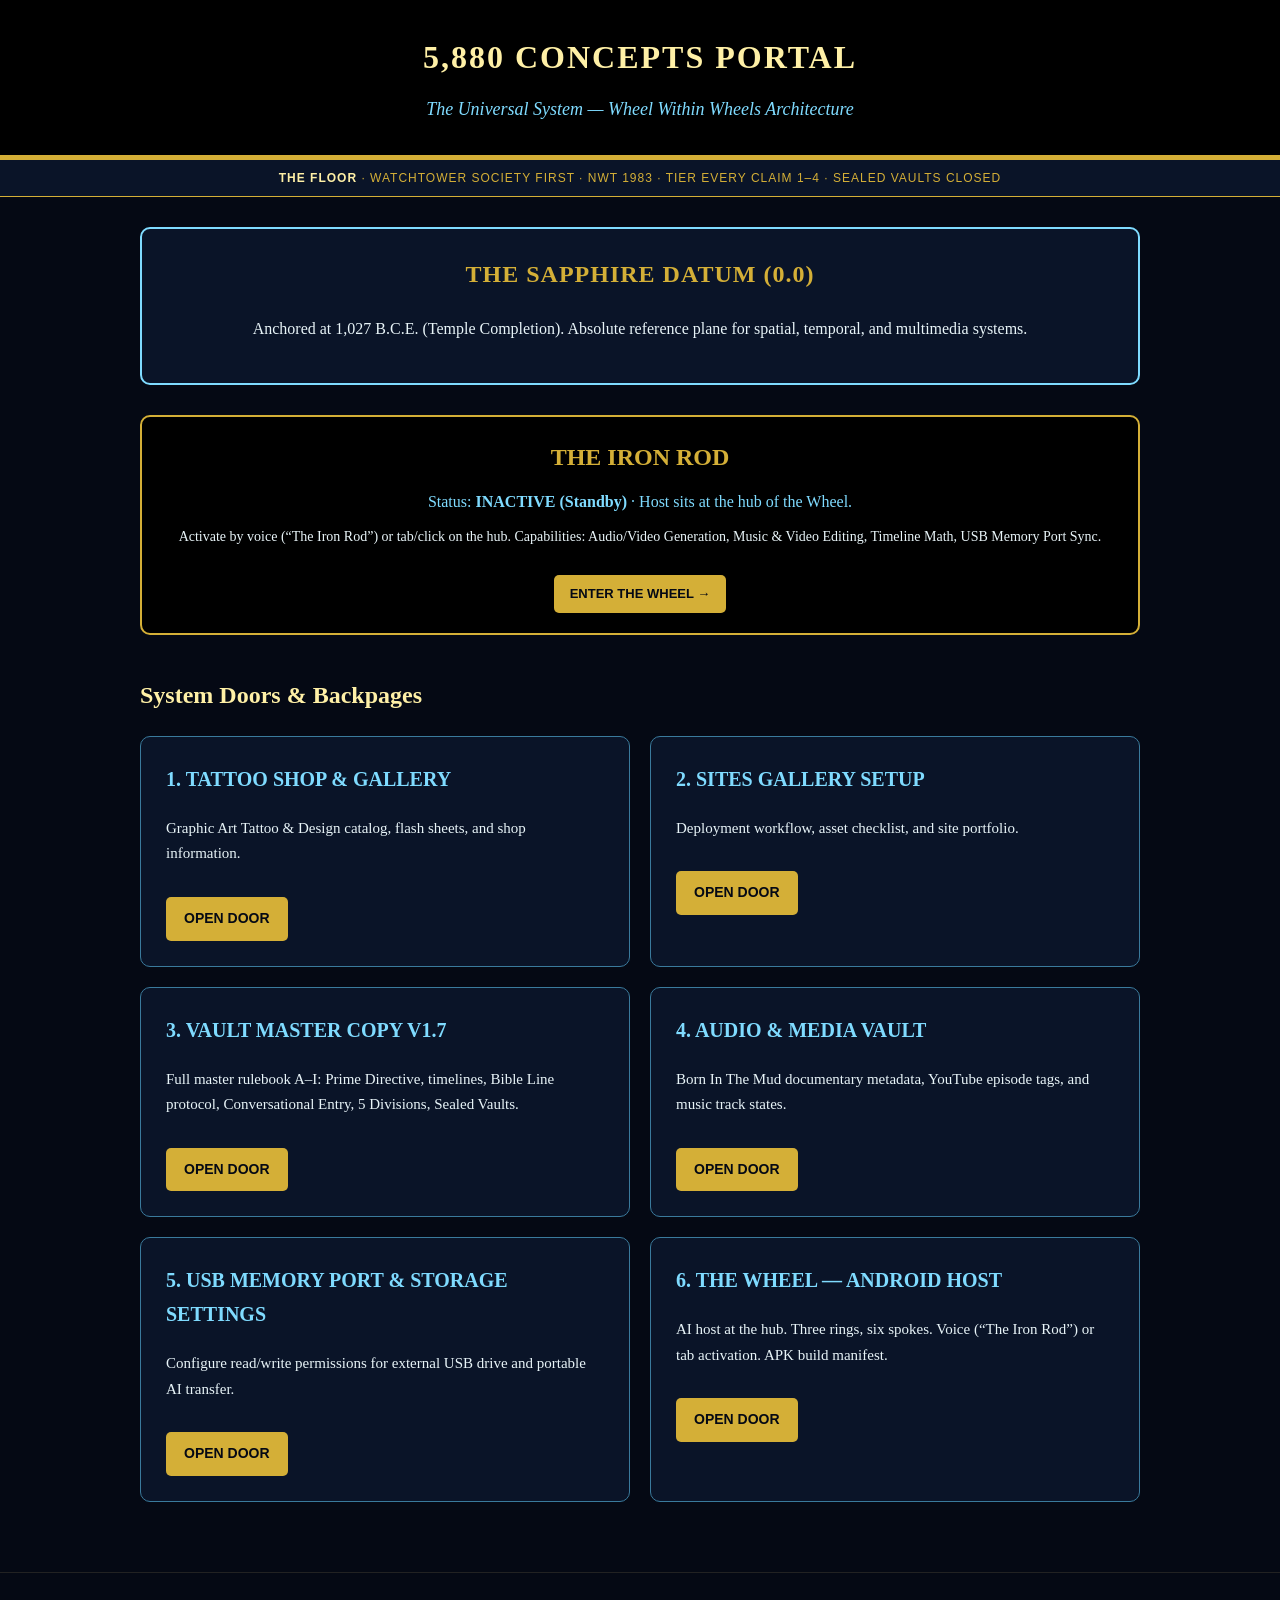
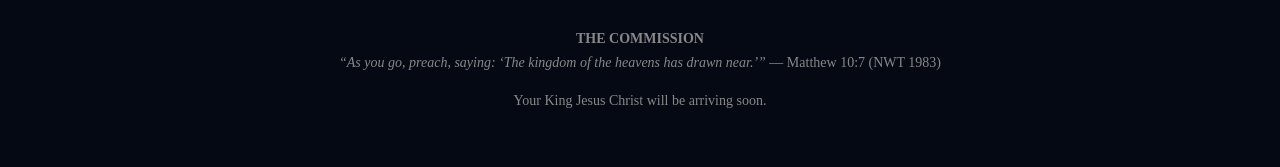
==== commit 2d2a3ce5: "Add files via upload" ====
--- a/index.html
+++ b/index.html
@@ -23,25 +23,7 @@
   .card a:hover { background: #fff0a6; }
   .iron-rod-status { background: #000; border: 2px solid #d4af37; padding: 20px; border-radius: 10px; margin-top: 30px; text-align: center; }
   .iron-rod-status a { display: inline-block; margin-top: 12px; background: #d4af37; color: #050914; text-decoration: none; padding: 8px 16px; border-radius: 5px; font-weight: bold; font-family: sans-serif; font-size: 13px; text-transform: uppercase; }
-    .search-wrap { background:#0a1428; border:2px solid #d4af37; border-radius:10px; padding:20px; margin-bottom:30px; text-align:center; }
-  .search-wrap h2 { color:#d4af37; margin:0 0 12px 0; text-transform:uppercase; letter-spacing:1px; font-size:18px; }
-  .search-row { display:flex; gap:8px; justify-content:center; flex-wrap:wrap; }
-  .search-row input { flex:1 1 260px; max-width:520px; padding:12px 14px; font-size:16px; border-radius:5px; border:1px solid #3a7a9c; background:#050914; color:#e8f4f8; font-family:Georgia, serif; }
-  .search-row button { padding:12px 16px; border-radius:5px; border:none; background:#d4af37; color:#050914; font-weight:bold; cursor:pointer; font-family:sans-serif; font-size:14px; }
-  .search-row button:hover { background:#fff0a6; }
-  .search-hint { font-size:13px; color:#888; margin:10px 0 0; }
-  .search-count { font-size:13px; color:#7fdbff; margin:8px 0 0; }
-  .card.hidden-door { display:none; }
-  .card.active-door { border-color:#d4af37; box-shadow:0 0 0 2px #d4af37; }
-  .copy-btn { display:inline-block; margin-top:15px; margin-left:8px; background:transparent; color:#7fdbff; border:1px solid #3a7a9c; padding:10px 14px; border-radius:5px; font-weight:bold; font-family:sans-serif; font-size:13px; text-transform:uppercase; cursor:pointer; }
-  .copy-btn:hover { border-color:#d4af37; color:#fff0a6; }
-  .kbd-panel { margin-top:14px; border:1px solid #3a7a9c; border-radius:8px; padding:12px; background:#050914; }
-  .kbd-row { display:flex; gap:5px; justify-content:center; margin:5px 0; flex-wrap:wrap; }
-  .kbd-key { min-width:34px; padding:10px 6px; border-radius:5px; border:1px solid #3a7a9c; background:#0a1428; color:#e8f4f8; font-family:sans-serif; font-size:15px; cursor:pointer; }
-  .kbd-key:hover { border-color:#d4af37; }
-  .kbd-key.wide { min-width:64px; }
-  .kbd-key.space { flex:1 1 200px; max-width:320px; }
-footer { text-align: center; color: #888; font-size: 14px; padding: 40px 20px; border-top: 1px solid #222; margin-top: 40px; }
+  footer { text-align: center; color: #888; font-size: 14px; padding: 40px 20px; border-top: 1px solid #222; margin-top: 40px; }
 </style>
 </head>
 <body>
@@ -59,18 +41,6 @@
   <div class="datum-banner">
     <h2>The Sapphire Datum (0.0)</h2>
     <p>Anchored at 1,027 B.C.E. (Temple Completion). Absolute reference plane for spatial, temporal, and multimedia systems.</p>
-  </div>
-
-  <div class="search-wrap">
-    <h2>Search the Portal</h2>
-    <div class="search-row">
-      <input id="portalSearch" type="search" placeholder="Search doors, vault, media, settings&hellip;" autocomplete="off" aria-label="Search the portal">
-      <button id="pasteBtn" type="button">Paste</button>
-      <button id="kbdToggle" type="button">&#8984; Keyboard</button>
-    </div>
-    <p class="search-count" id="searchCount"></p>
-    <div class="kbd-panel" id="kbdPanel" hidden></div>
-    <p class="search-hint">Press / to search, arrow keys to move between doors, Enter to open, Esc to clear.</p>
   </div>
 
   <div class="iron-rod-status">
@@ -127,153 +97,5 @@
   <p>Your King Jesus Christ will be arriving soon.</p>
 </footer>
 
-<script>
-(function () {
-  var DOORS = [
-    { title: "Tattoo Shop & Gallery", text: "Graphic Art Tattoo & Design catalog, flash sheets, and shop information.", href: "backpages/tattoo_gallery.html" },
-    { title: "Sites Gallery Setup", text: "Deployment workflow, asset checklist, and site portfolio.", href: "backpages/sites_gallery.html" },
-    { title: "Vault Master Copy V1.7", text: "Full master rulebook A-I: Prime Directive, timelines, Bible Line protocol, Conversational Entry, 5 Divisions, Sealed Vaults.", href: "backpages/vault_master_v1_7.html" },
-    { title: "Audio & Media Vault", text: "Born In The Mud documentary metadata, YouTube episode tags, and music track states.", href: "backpages/media_vault.html" },
-    { title: "USB Memory Port & Storage Settings", text: "Configure read/write permissions for external USB drive and portable AI transfer. Storage: local, external, cloud, USB.", href: "backpages/usb_settings.html" },
-    { title: "The Wheel - Android Host", text: "AI host at the hub. Three rings, six spokes. Voice or tab activation. APK build manifest.", href: "backpages/apk_manifest.html" }
-  ];
-  var input = document.getElementById("portalSearch");
-  var count = document.getElementById("searchCount");
-  var cards = Array.prototype.slice.call(document.querySelectorAll(".grid .card"));
-  var active = -1;
-
-  function norm(s) { return (s || "").toLowerCase(); }
-  function filter() {
-    var q = norm(input.value).trim();
-    var shown = 0;
-    cards.forEach(function (card, i) {
-      var hay = norm(DOORS[i].title + " " + DOORS[i].text + " " + DOORS[i].href);
-      var hit = !q || hay.indexOf(q) !== -1;
-      card.classList.toggle("hidden-door", !hit);
-      if (hit) shown++;
-    });
-    count.textContent = q ? shown + (shown === 1 ? " door matches." : " doors match.") : "";
-    active = -1;
-    paintActive();
-  }
-  function visibleCards() { return cards.filter(function (c) { return !c.classList.contains("hidden-door"); }); }
-  function paintActive() {
-    cards.forEach(function (c) { c.classList.remove("active-door"); });
-    var vis = visibleCards();
-    if (active >= 0 && vis[active]) vis[active].classList.add("active-door");
-  }
-  input.addEventListener("input", filter);
-
-  // Keyboard shortcuts: / focuses search, Esc clears, arrows move, Enter opens.
-  document.addEventListener("keydown", function (e) {
-    var typing = document.activeElement === input;
-    if (e.key === "/" && !typing) { e.preventDefault(); input.focus(); return; }
-    if (e.key === "Escape") {
-      if (typing) { input.value = ""; filter(); input.blur(); }
-      hideKbd();
-      return;
-    }
-    if (!typing) return;
-    var vis = visibleCards();
-    if (e.key === "ArrowDown") { e.preventDefault(); active = Math.min(active + 1, vis.length - 1); paintActive(); }
-    if (e.key === "ArrowUp") { e.preventDefault(); active = Math.max(active - 1, 0); paintActive(); }
-    if (e.key === "Enter" && active >= 0 && vis[active]) {
-      var link = vis[active].querySelector("a");
-      if (link) window.location.href = link.getAttribute("href");
-    }
-  });
-
-  // Copy link buttons on every door card (clipboard).
-  cards.forEach(function (card) {
-    var link = card.querySelector("a");
-    if (!link) return;
-    var btn = document.createElement("button");
-    btn.type = "button";
-    btn.className = "copy-btn";
-    btn.textContent = "Copy link";
-    btn.addEventListener("click", function () { copyText(new URL(link.getAttribute("href"), window.location.href).href, btn, "Copy link"); });
-    link.insertAdjacentElement("afterend", btn);
-  });
-
-  function copyText(text, btn, label) {
-    function done(ok) {
-      if (!btn) return;
-      btn.textContent = ok ? "Copied" : "Copy failed";
-      setTimeout(function () { btn.textContent = label; }, 2000);
-    }
-    if (navigator.clipboard && navigator.clipboard.writeText) {
-      navigator.clipboard.writeText(text).then(function () { done(true); }, function () { fallbackCopy(text, done); });
-    } else { fallbackCopy(text, done); }
-  }
-  function fallbackCopy(text, done) {
-    var ta = document.createElement("textarea");
-    ta.value = text;
-    ta.style.position = "fixed"; ta.style.opacity = "0";
-    document.body.appendChild(ta);
-    ta.select();
-    var ok = false;
-    try { ok = document.execCommand("copy"); } catch (err) { ok = false; }
-    document.body.removeChild(ta);
-    done(ok);
-  }
-
-  // Paste clipboard text into the search box.
-  document.getElementById("pasteBtn").addEventListener("click", function () {
-    if (navigator.clipboard && navigator.clipboard.readText) {
-      navigator.clipboard.readText().then(function (t) {
-        input.value = t || "";
-        filter();
-        input.focus();
-      }, function () { input.focus(); });
-    } else { input.focus(); }
-  });
-
-  // On-screen keyboard.
-  var panel = document.getElementById("kbdPanel");
-  var toggle = document.getElementById("kbdToggle");
-  var rows = ["1234567890", "QWERTYUIOP", "ASDFGHJKL", "ZXCVBNM"];
-  rows.forEach(function (row) {
-    var div = document.createElement("div");
-    div.className = "kbd-row";
-    row.split("").forEach(function (ch) {
-      var key = document.createElement("button");
-      key.type = "button";
-      key.className = "kbd-key";
-      key.textContent = ch;
-      key.addEventListener("click", function () { typeChar(ch.toLowerCase()); });
-      div.appendChild(key);
-    });
-    panel.appendChild(div);
-  });
-  var bottom = document.createElement("div");
-  bottom.className = "kbd-row";
-  var space = document.createElement("button");
-  space.type = "button"; space.className = "kbd-key space"; space.textContent = "Space";
-  space.addEventListener("click", function () { typeChar(" "); });
-  var back = document.createElement("button");
-  back.type = "button"; back.className = "kbd-key wide"; back.textContent = "Back";
-  back.addEventListener("click", function () {
-    input.value = input.value.slice(0, -1);
-    filter(); input.focus();
-  });
-  var hide = document.createElement("button");
-  hide.type = "button"; hide.className = "kbd-key wide"; hide.textContent = "Hide";
-  hide.addEventListener("click", hideKbd);
-  bottom.appendChild(space); bottom.appendChild(back); bottom.appendChild(hide);
-  panel.appendChild(bottom);
-  function typeChar(ch) {
-    input.value += ch;
-    filter();
-    input.focus();
-  }
-  function hideKbd() { panel.hidden = true; toggle.textContent = "Keyboard"; }
-  toggle.addEventListener("click", function () {
-    panel.hidden = !panel.hidden;
-    toggle.textContent = panel.hidden ? "Keyboard" : "Hide keyboard";
-    if (!panel.hidden) input.focus();
-  });
-})();
-</script>
-
 </body>
 </html>
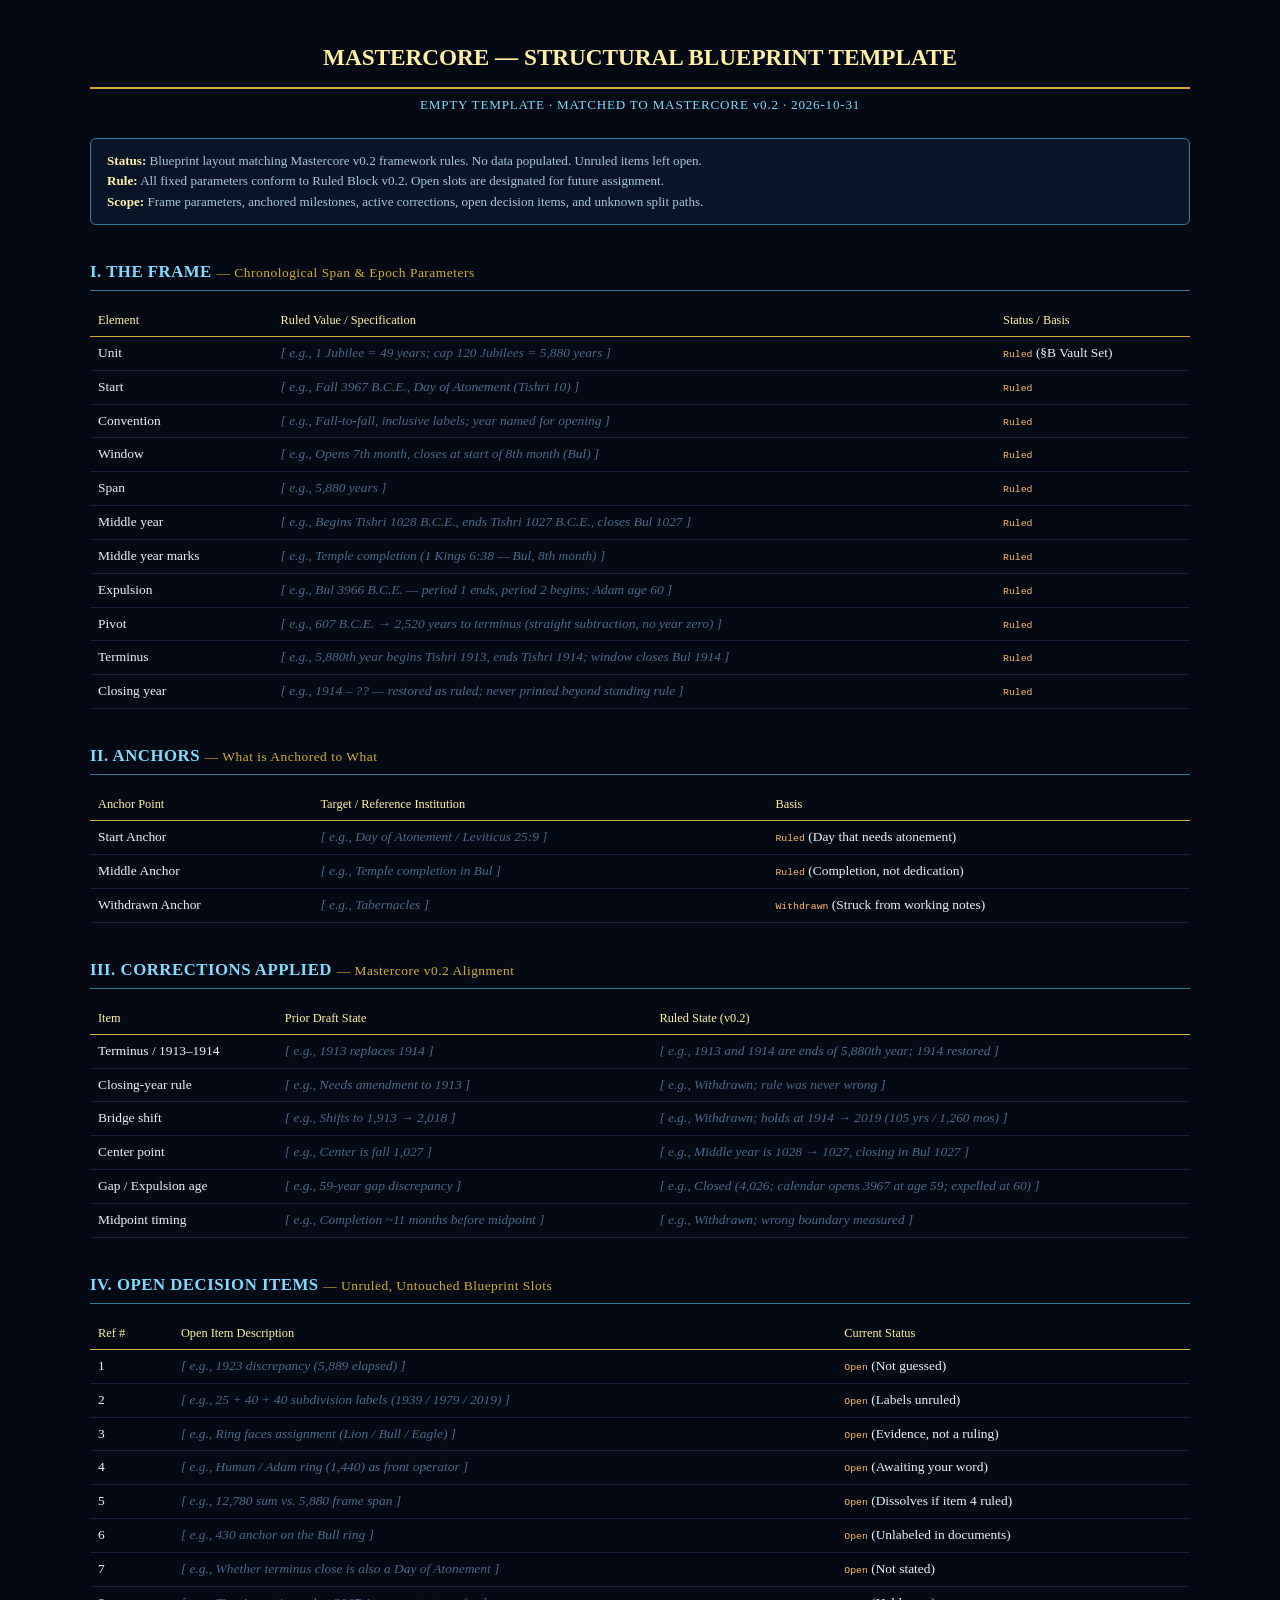
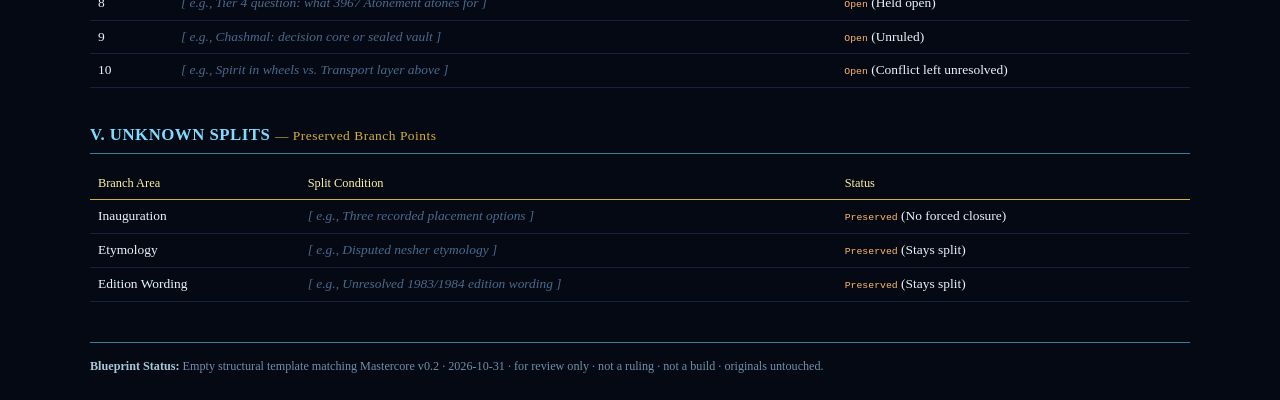
==== commit fb742e04: "Update index.html" ====
--- a/index.html
+++ b/index.html
@@ -3,99 +3,122 @@
 <head>
 <meta charset="utf-8">
 <meta name="viewport" content="width=device-width, initial-scale=1">
-<title>5880 Concepts — The Universal System Portal</title>
+<title>MASTERCORE — STRUCTURAL BLUEPRINT TEMPLATE v0.2</title>
 <style>
-  body { margin: 0; font-family: Georgia, serif; background: #050914; color: #e8f4f8; line-height: 1.7; }
-  header { background: #000; padding: 30px 20px; text-align: center; border-bottom: 5px solid #d4af37; }
-  header h1 { margin: 0; font-size: 32px; letter-spacing: 2px; text-transform: uppercase; color: #fff0a6; }
-  header p { margin: 10px 0 0; color: #7fdbff; font-size: 18px; font-style: italic; }
-  .floor-strip { background: #0a1428; border-bottom: 1px solid #d4af37; text-align: center; font-family: sans-serif; font-size: 12px; letter-spacing: 1px; padding: 8px 15px; color: #d4af37; text-transform: uppercase; }
-  .floor-strip strong { color: #fff0a6; }
-  main { max-width: 1000px; margin: 0 auto; padding: 30px 20px; }
-  .datum-banner { background: #0a1428; border: 2px solid #7fdbff; border-radius: 10px; padding: 25px; text-align: center; margin-bottom: 30px; }
-  .datum-banner h2 { color: #d4af37; margin-top: 0; text-transform: uppercase; letter-spacing: 1px; }
-  .grid { display: grid; grid-template-columns: 1fr; gap: 20px; }
-  @media(min-width: 700px) { .grid { grid-template-columns: 1fr 1fr; } }
-  .card { background: #0a1428; border-radius: 10px; padding: 25px; border: 1px solid #3a7a9c; }
-  .card h3 { color: #7fdbff; margin-top: 0; font-size: 20px; text-transform: uppercase; }
-  .card p { color: #e8f4f8; font-size: 15px; }
-  .card a { display: inline-block; margin-top: 15px; background: #d4af37; color: #050914; text-decoration: none; padding: 10px 18px; border-radius: 5px; font-weight: bold; font-family: sans-serif; font-size: 14px; text-transform: uppercase; }
-  .card a:hover { background: #fff0a6; }
-  .iron-rod-status { background: #000; border: 2px solid #d4af37; padding: 20px; border-radius: 10px; margin-top: 30px; text-align: center; }
-  .iron-rod-status a { display: inline-block; margin-top: 12px; background: #d4af37; color: #050914; text-decoration: none; padding: 8px 16px; border-radius: 5px; font-weight: bold; font-family: sans-serif; font-size: 13px; text-transform: uppercase; }
-  footer { text-align: center; color: #888; font-size: 14px; padding: 40px 20px; border-top: 1px solid #222; margin-top: 40px; }
+  * { box-sizing: border-box; }
+  body {
+    font-family: Georgia, "Times New Roman", serif;
+    background: #050914; color: #e8f4f8;
+    margin: 0; padding: 24px; line-height: 1.55;
+  }
+  .wrap { max-width: 1100px; margin: 0 auto; }
+  h1 {
+    color: #fff0a6; text-align: center; font-size: 1.45em;
+    border-bottom: 2px solid #d4af37; padding-bottom: 12px; margin-bottom: 6px;
+  }
+  .sub { text-align: center; color: #7fdbff; font-size: .82em; letter-spacing: .06em; margin-bottom: 22px; }
+  .notice {
+    border: 1px solid #3a7a9c; background: #0a1428; padding: 12px 16px;
+    border-radius: 6px; font-size: .82em; color: #a8c8d8; margin-bottom: 26px;
+  }
+  .notice b { color: #fff0a6; }
+  h2 {
+    color: #7fdbff; border-bottom: 1px solid #3a7a9c;
+    padding-bottom: 5px; margin-top: 34px; font-size: 1.05em; letter-spacing: .03em;
+  }
+  h2 span { color: #d4af37; font-weight: normal; font-size: .8em; }
+  table { width: 100%; border-collapse: collapse; margin-top: 10px; font-size: .84em; }
+  th {
+    text-align: left; color: #fff0a6; font-weight: normal;
+    border-bottom: 1px solid #d4af37; padding: 6px 8px; font-size: .92em;
+  }
+  td { padding: 6px 8px; border-bottom: 1px solid #14243c; vertical-align: top; }
+  tr:hover td { background: #0a1428; }
+  .empty { color: #4a6a8c; font-style: italic; }
+  .tag { color: #ffb86b; font-family: monospace; font-size: .9em; }
+  .foot { margin-top: 40px; border-top: 1px solid #3a7a9c; padding-top: 14px; font-size: .76em; color: #6f8fa8; }
+  .foot b { color: #a8c8d8; }
 </style>
 </head>
 <body>
+<div class="wrap">
 
-<header>
-  <h1>5,880 Concepts Portal</h1>
-  <p>The Universal System — Wheel Within Wheels Architecture</p>
-</header>
+<h1>MASTERCORE — STRUCTURAL BLUEPRINT TEMPLATE</h1>
+<div class="sub">EMPTY TEMPLATE · MATCHED TO MASTERCORE v0.2 · 2026-10-31</div>
 
-<div class="floor-strip">
-  <strong>The Floor</strong> &middot; Watchtower Society First &middot; NWT 1983 &middot; Tier Every Claim 1&ndash;4 &middot; Sealed Vaults Closed
+<div class="notice">
+<b>Status:</b> Blueprint layout matching Mastercore v0.2 framework rules. No data populated. Unruled items left open.<br>
+<b>Rule:</b> All fixed parameters conform to Ruled Block v0.2. Open slots are designated for future assignment.<br>
+<b>Scope:</b> Frame parameters, anchored milestones, active corrections, open decision items, and unknown split paths.
 </div>
 
-<main>
-  <div class="datum-banner">
-    <h2>The Sapphire Datum (0.0)</h2>
-    <p>Anchored at 1,027 B.C.E. (Temple Completion). Absolute reference plane for spatial, temporal, and multimedia systems.</p>
-  </div>
+<!-- ===================== I ===================== -->
+<h2>I. THE FRAME <span>— Chronological Span & Epoch Parameters</span></h2>
+<table>
+<tr><th>Element</th><th>Ruled Value / Specification</th><th>Status / Basis</th></tr>
+<tr><td>Unit</td><td class="empty">[ e.g., 1 Jubilee = 49 years; cap 120 Jubilees = 5,880 years ]</td><td><span class="tag">Ruled</span> (§B Vault Set)</td></tr>
+<tr><td>Start</td><td class="empty">[ e.g., Fall 3967 B.C.E., Day of Atonement (Tishri 10) ]</td><td><span class="tag">Ruled</span></td></tr>
+<tr><td>Convention</td><td class="empty">[ e.g., Fall-to-fall, inclusive labels; year named for opening ]</td><td><span class="tag">Ruled</span></td></tr>
+<tr><td>Window</td><td class="empty">[ e.g., Opens 7th month, closes at start of 8th month (Bul) ]</td><td><span class="tag">Ruled</span></td></tr>
+<tr><td>Span</td><td class="empty">[ e.g., 5,880 years ]</td><td><span class="tag">Ruled</span></td></tr>
+<tr><td>Middle year</td><td class="empty">[ e.g., Begins Tishri 1028 B.C.E., ends Tishri 1027 B.C.E., closes Bul 1027 ]</td><td><span class="tag">Ruled</span></td></tr>
+<tr><td>Middle year marks</td><td class="empty">[ e.g., Temple completion (1 Kings 6:38 — Bul, 8th month) ]</td><td><span class="tag">Ruled</span></td></tr>
+<tr><td>Expulsion</td><td class="empty">[ e.g., Bul 3966 B.C.E. — period 1 ends, period 2 begins; Adam age 60 ]</td><td><span class="tag">Ruled</span></td></tr>
+<tr><td>Pivot</td><td class="empty">[ e.g., 607 B.C.E. → 2,520 years to terminus (straight subtraction, no year zero) ]</td><td><span class="tag">Ruled</span></td></tr>
+<tr><td>Terminus</td><td class="empty">[ e.g., 5,880th year begins Tishri 1913, ends Tishri 1914; window closes Bul 1914 ]</td><td><span class="tag">Ruled</span></td></tr>
+<tr><td>Closing year</td><td class="empty">[ e.g., 1914 – ?? — restored as ruled; never printed beyond standing rule ]</td><td><span class="tag">Ruled</span></td></tr>
+</table>
 
-  <div class="iron-rod-status">
-    <h2 style="color: #d4af37; margin: 0 0 10px 0;">THE IRON ROD</h2>
-    <p style="margin: 0; color: #7fdbff;">Status: <strong>INACTIVE (Standby)</strong> &middot; Host sits at the hub of the Wheel.</p>
-    <p style="font-size: 14px; color: #e8f4f8; margin-top: 10px;">Activate by voice (&ldquo;The Iron Rod&rdquo;) or tab/click on the hub. Capabilities: Audio/Video Generation, Music &amp; Video Editing, Timeline Math, USB Memory Port Sync.</p>
-    <a href="backpages/apk_manifest.html">Enter the Wheel &rarr;</a>
-  </div>
+<!-- ===================== II ===================== -->
+<h2>II. ANCHORS <span>— What is Anchored to What</span></h2>
+<table>
+<tr><th>Anchor Point</th><th>Target / Reference Institution</th><th>Basis</th></tr>
+<tr><td>Start Anchor</td><td class="empty">[ e.g., Day of Atonement / Leviticus 25:9 ]</td><td><span class="tag">Ruled</span> (Day that needs atonement)</td></tr>
+<tr><td>Middle Anchor</td><td class="empty">[ e.g., Temple completion in Bul ]</td><td><span class="tag">Ruled</span> (Completion, not dedication)</td></tr>
+<tr><td>Withdrawn Anchor</td><td class="empty">[ e.g., Tabernacles ]</td><td><span class="tag">Withdrawn</span> (Struck from working notes)</td></tr>
+</table>
 
-  <h2 style="color: #fff0a6; margin-top: 40px;">System Doors &amp; Backpages</h2>
+<!-- ===================== III ===================== -->
+<h2>III. CORRECTIONS APPLIED <span>— Mastercore v0.2 Alignment</span></h2>
+<table>
+<tr><th>Item</th><th>Prior Draft State</th><th>Ruled State (v0.2)</th></tr>
+<tr><td>Terminus / 1913–1914</td><td class="empty">[ e.g., 1913 replaces 1914 ]</td><td class="empty">[ e.g., 1913 and 1914 are ends of 5,880th year; 1914 restored ]</td></tr>
+<tr><td>Closing-year rule</td><td class="empty">[ e.g., Needs amendment to 1913 ]</td><td class="empty">[ e.g., Withdrawn; rule was never wrong ]</td></tr>
+<tr><td>Bridge shift</td><td class="empty">[ e.g., Shifts to 1,913 → 2,018 ]</td><td class="empty">[ e.g., Withdrawn; holds at 1914 → 2019 (105 yrs / 1,260 mos) ]</td></tr>
+<tr><td>Center point</td><td class="empty">[ e.g., Center is fall 1,027 ]</td><td class="empty">[ e.g., Middle year is 1028 → 1027, closing in Bul 1027 ]</td></tr>
+<tr><td>Gap / Expulsion age</td><td class="empty">[ e.g., 59-year gap discrepancy ]</td><td class="empty">[ e.g., Closed (4,026; calendar opens 3967 at age 59; expelled at 60) ]</td></tr>
+<tr><td>Midpoint timing</td><td class="empty">[ e.g., Completion ~11 months before midpoint ]</td><td class="empty">[ e.g., Withdrawn; wrong boundary measured ]</td></tr>
+</table>
 
-  <div class="grid">
-    <div class="card">
-      <h3>1. Tattoo Shop &amp; Gallery</h3>
-      <p>Graphic Art Tattoo &amp; Design catalog, flash sheets, and shop information.</p>
-      <a href="backpages/tattoo_gallery.html">Open Door</a>
-    </div>
+<!-- ===================== IV ===================== -->
+<h2>IV. OPEN DECISION ITEMS <span>— Unruled, Untouched Blueprint Slots</span></h2>
+<table>
+<tr><th>Ref #</th><th>Open Item Description</th><th>Current Status</th></tr>
+<tr><td>1</td><td class="empty">[ e.g., 1923 discrepancy (5,889 elapsed) ]</td><td><span class="tag">Open</span> (Not guessed)</td></tr>
+<tr><td>2</td><td class="empty">[ e.g., 25 + 40 + 40 subdivision labels (1939 / 1979 / 2019) ]</td><td><span class="tag">Open</span> (Labels unruled)</td></tr>
+<tr><td>3</td><td class="empty">[ e.g., Ring faces assignment (Lion / Bull / Eagle) ]</td><td><span class="tag">Open</span> (Evidence, not a ruling)</td></tr>
+<tr><td>4</td><td class="empty">[ e.g., Human / Adam ring (1,440) as front operator ]</td><td><span class="tag">Open</span> (Awaiting your word)</td></tr>
+<tr><td>5</td><td class="empty">[ e.g., 12,780 sum vs. 5,880 frame span ]</td><td><span class="tag">Open</span> (Dissolves if item 4 ruled)</td></tr>
+<tr><td>6</td><td class="empty">[ e.g., 430 anchor on the Bull ring ]</td><td><span class="tag">Open</span> (Unlabeled in documents)</td></tr>
+<tr><td>7</td><td class="empty">[ e.g., Whether terminus close is also a Day of Atonement ]</td><td><span class="tag">Open</span> (Not stated)</td></tr>
+<tr><td>8</td><td class="empty">[ e.g., Tier 4 question: what 3967 Atonement atones for ]</td><td><span class="tag">Open</span> (Held open)</td></tr>
+<tr><td>9</td><td class="empty">[ e.g., Chashmal: decision core or sealed vault ]</td><td><span class="tag">Open</span> (Unruled)</td></tr>
+<tr><td>10</td><td class="empty">[ e.g., Spirit in wheels vs. Transport layer above ]</td><td><span class="tag">Open</span> (Conflict left unresolved)</td></tr>
+</table>
 
-    <div class="card">
-      <h3>2. Sites Gallery Setup</h3>
-      <p>Deployment workflow, asset checklist, and site portfolio.</p>
-      <a href="backpages/sites_gallery.html">Open Door</a>
-    </div>
+<!-- ===================== V ===================== -->
+<h2>V. UNKNOWN SPLITS <span>— Preserved Branch Points</span></h2>
+<table>
+<tr><th>Branch Area</th><th>Split Condition</th><th>Status</th></tr>
+<tr><td>Inauguration</td><td class="empty">[ e.g., Three recorded placement options ]</td><td><span class="tag">Preserved</span> (No forced closure)</td></tr>
+<tr><td>Etymology</td><td class="empty">[ e.g., Disputed nesher etymology ]</td><td><span class="tag">Preserved</span> (Stays split)</td></tr>
+<tr><td>Edition Wording</td><td class="empty">[ e.g., Unresolved 1983/1984 edition wording ]</td><td><span class="tag">Preserved</span> (Stays split)</td></tr>
+</table>
 
-    <div class="card">
-      <h3>3. Vault Master Copy V1.7</h3>
-      <p>Full master rulebook A&ndash;I: Prime Directive, timelines, Bible Line protocol, Conversational Entry, 5 Divisions, Sealed Vaults.</p>
-      <a href="backpages/vault_master_v1_7.html">Open Door</a>
-    </div>
+<div class="foot">
+<b>Blueprint Status:</b> Empty structural template matching Mastercore v0.2 · 2026-10-31 · for review only · not a ruling · not a build · originals untouched.
+</div>
 
-    <div class="card">
-      <h3>4. Audio &amp; Media Vault</h3>
-      <p>Born In The Mud documentary metadata, YouTube episode tags, and music track states.</p>
-      <a href="backpages/media_vault.html">Open Door</a>
-    </div>
-
-    <div class="card">
-      <h3>5. USB Memory Port &amp; Storage Settings</h3>
-      <p>Configure read/write permissions for external USB drive and portable AI transfer.</p>
-      <a href="backpages/usb_settings.html">Open Door</a>
-    </div>
-
-    <div class="card">
-      <h3>6. The Wheel — Android Host</h3>
-      <p>AI host at the hub. Three rings, six spokes. Voice (&ldquo;The Iron Rod&rdquo;) or tab activation. APK build manifest.</p>
-      <a href="backpages/apk_manifest.html">Open Door</a>
-    </div>
-  </div>
-</main>
-
-<footer>
-  <p><strong>THE COMMISSION</strong><br>
-  <em>“As you go, preach, saying: ‘The kingdom of the heavens has drawn near.’”</em> — Matthew 10:7 (NWT 1983)</p>
-  <p>Your King Jesus Christ will be arriving soon.</p>
-</footer>
-
+</div>
 </body>
 </html>
